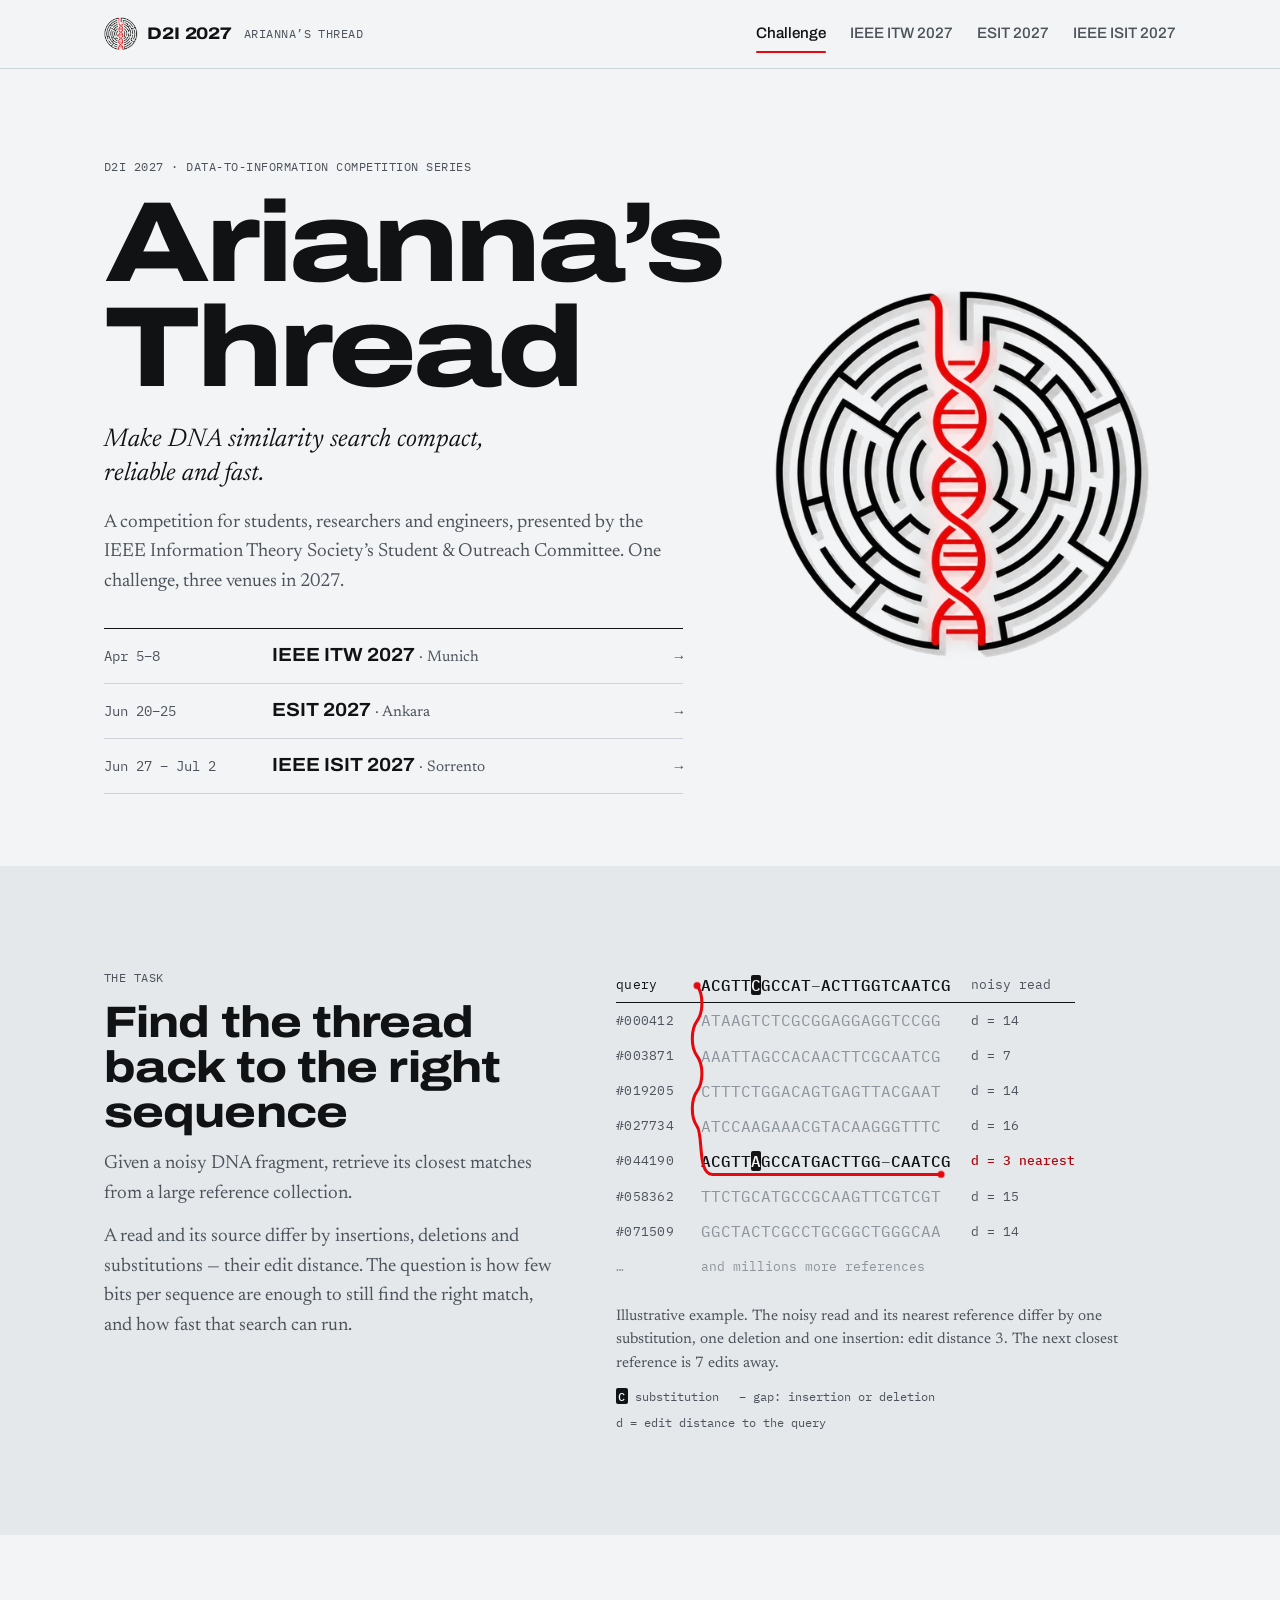
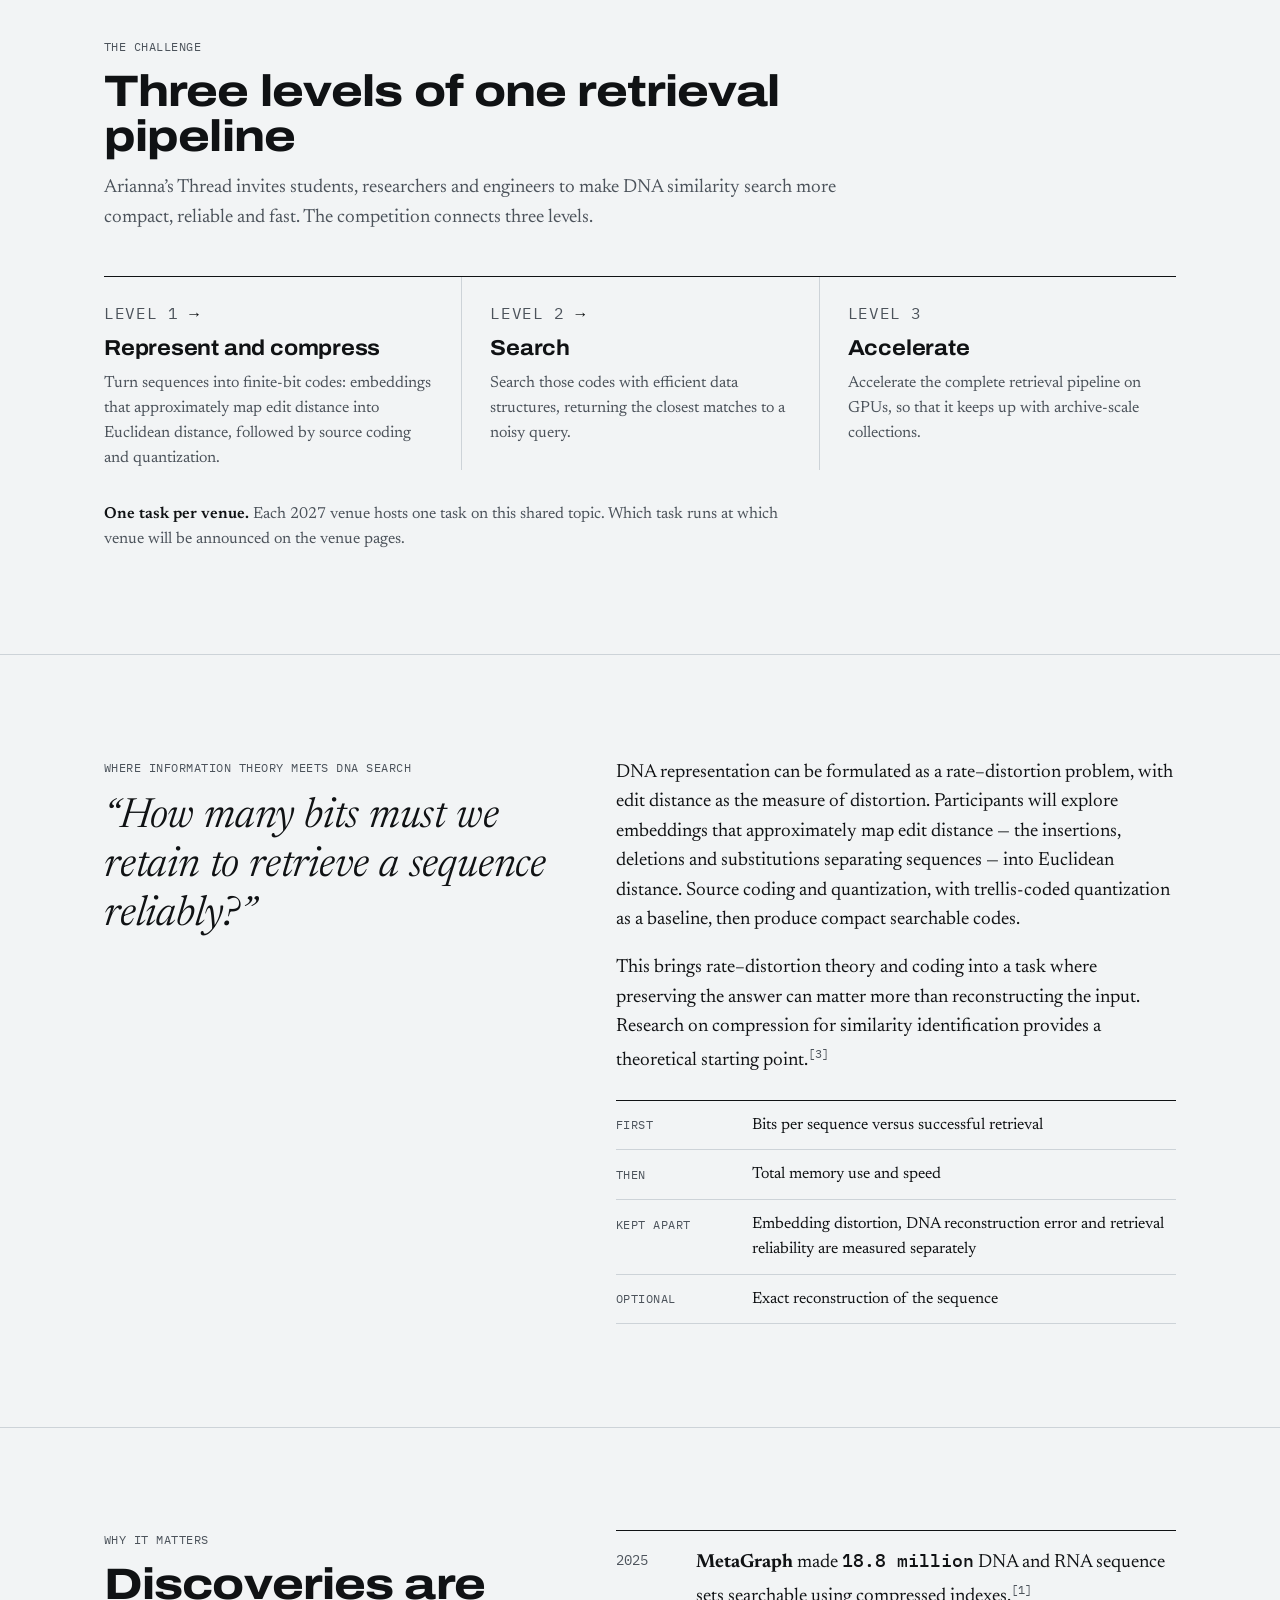
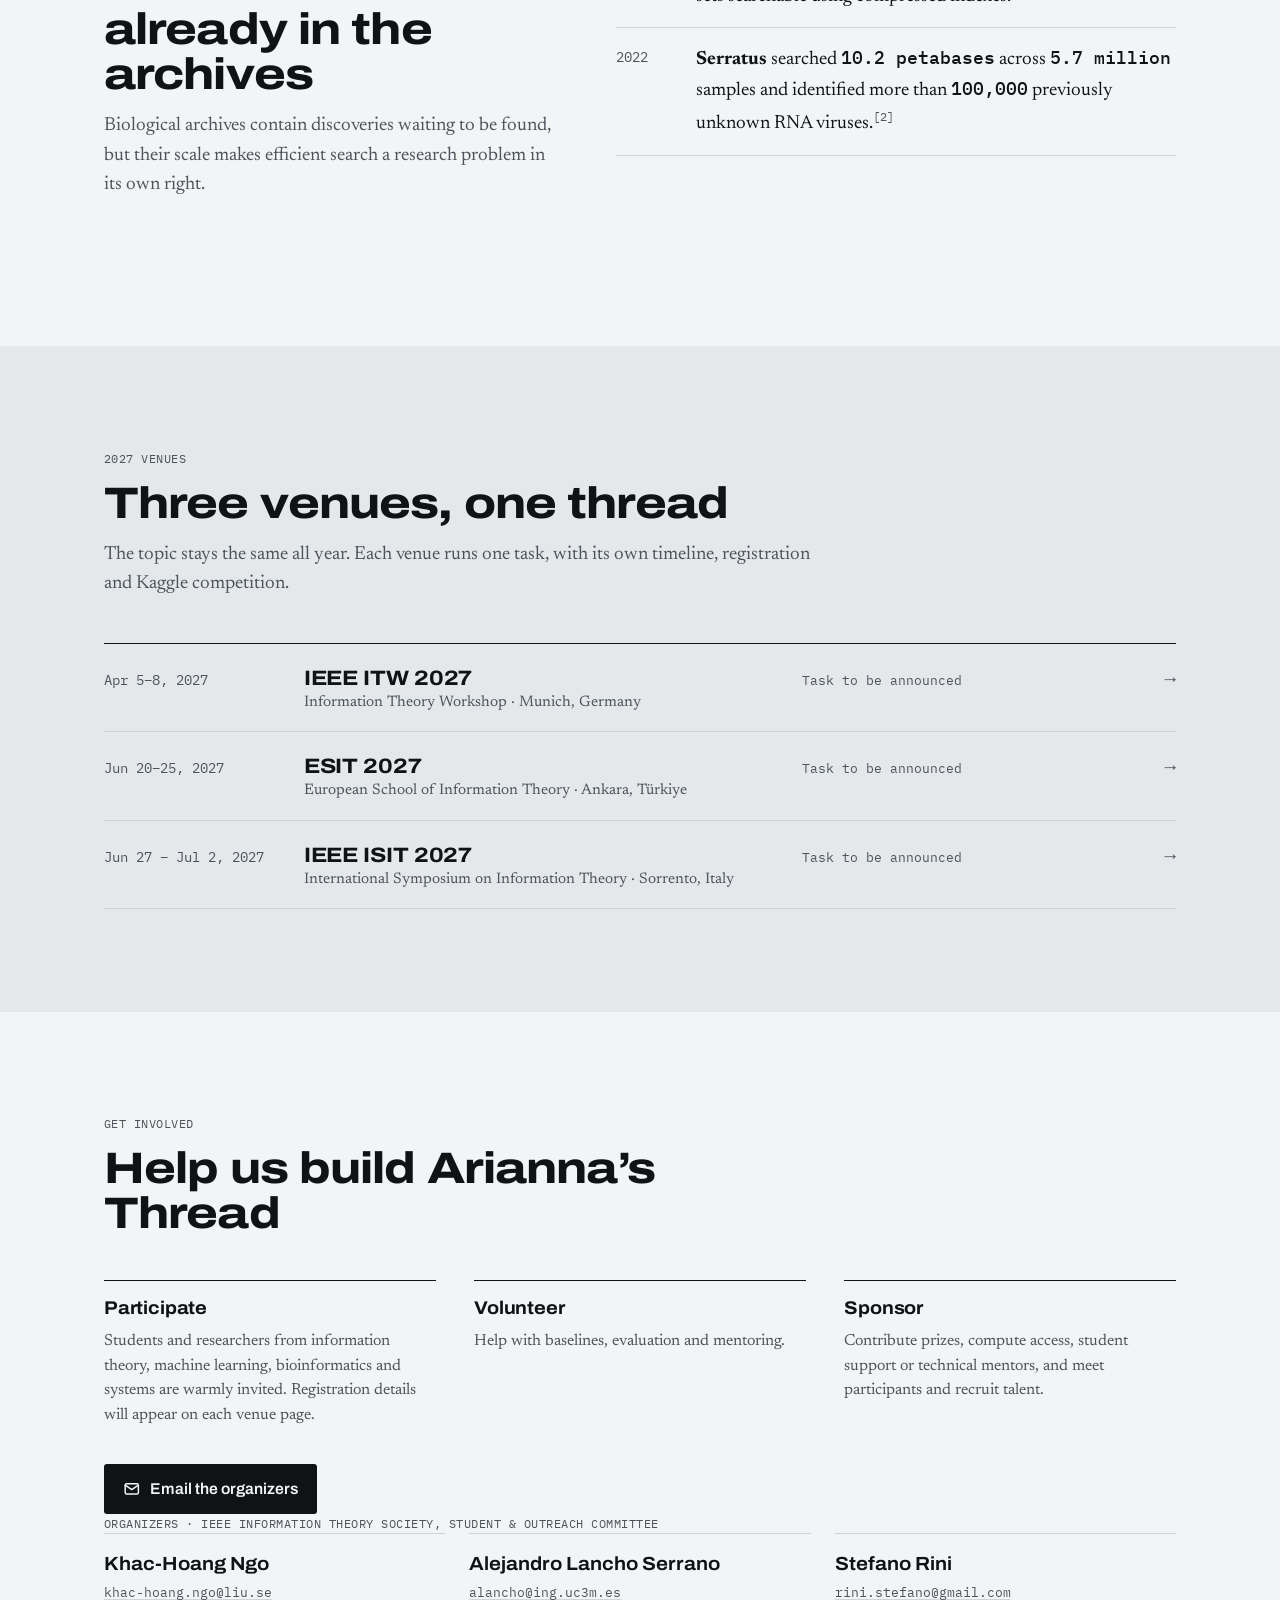
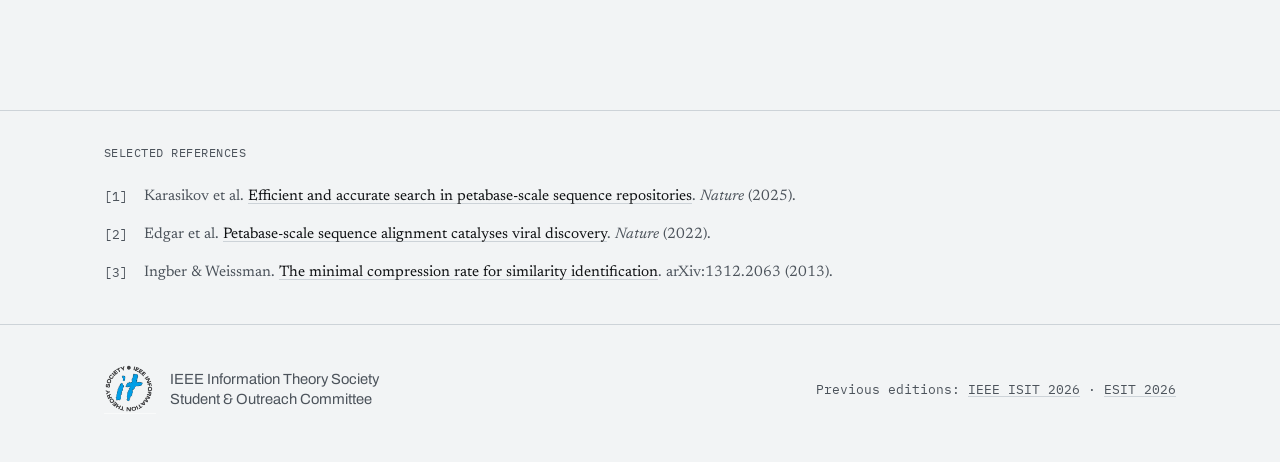
==== index.html @ 5d7b62bc "D2I 2027 site: first version" ====
<!DOCTYPE html>
<html lang="en">
<head>
<meta charset="utf-8">
<meta name="viewport" content="width=device-width, initial-scale=1">
<title>Arianna’s Thread · D2I 2027</title>
<meta name="description" content="Arianna’s Thread — the 2027 Data-to-Information competition of the IEEE Information Theory Society: compact, reliable and fast DNA similarity search, run at IEEE ITW 2027, ESIT 2027 and IEEE ISIT 2027.">
<link rel="canonical" href="https://data-to-information.github.io/d2i2027/">

<meta property="og:type" content="website">
<meta property="og:title" content="Arianna’s Thread · D2I 2027">
<meta property="og:description" content="Compact, reliable and fast DNA similarity search. One challenge, three venues: IEEE ITW 2027, ESIT 2027 and IEEE ISIT 2027.">
<meta property="og:url" content="https://data-to-information.github.io/d2i2027/">
<meta property="og:image" content="https://data-to-information.github.io/d2i2027/assets/img/og.png">
<meta name="twitter:card" content="summary_large_image">

<link rel="icon" href="assets/icons/favicon-32.png" sizes="32x32" type="image/png">
<link rel="icon" href="assets/icons/favicon-16.png" sizes="16x16" type="image/png">
<link rel="apple-touch-icon" href="assets/icons/apple-touch-icon.png">
<meta name="theme-color" content="#F2F4F5">

<link rel="preload" href="assets/fonts/archivo-variable.woff2" as="font" type="font/woff2" crossorigin>
<link rel="preload" href="assets/fonts/ibm-plex-mono-400.woff2" as="font" type="font/woff2" crossorigin>
<link rel="stylesheet" href="assets/css/site.css">
</head>
<body>

<a class="skip-link" href="#main">Skip to content</a>

<svg width="0" height="0" style="position:absolute" aria-hidden="true" focusable="false">
  <defs>
    <symbol id="i-mail" viewBox="0 0 24 24" fill="none" stroke="currentColor" stroke-width="2" stroke-linecap="round" stroke-linejoin="round">
      <path d="M3 7a2 2 0 0 1 2 -2h14a2 2 0 0 1 2 2v10a2 2 0 0 1 -2 2h-14a2 2 0 0 1 -2 -2v-10"/><path d="M3 7l9 6l9 -6"/>
    </symbol>
  </defs>
</svg>

<header class="masthead">
  <div class="shell masthead__inner">
    <a class="wordmark" href="./">
      <img src="assets/img/logo-480.webp" alt="" width="34" height="34">
      D2I 2027 <small>Arianna’s Thread</small>
    </a>
    <nav class="nav" aria-label="Main">
      <a href="./" aria-current="page">Challenge</a>
      <a href="itw/">IEEE ITW<span class="yr"> 2027</span></a>
      <a href="esit/">ESIT<span class="yr"> 2027</span></a>
      <a href="isit/">IEEE ISIT<span class="yr"> 2027</span></a>
    </nav>
  </div>
</header>

<main id="main">

  <!-- ===== Hero ===================================================== -->
  <section class="hero">
    <div class="shell hero__inner">
      <div>
        <p class="label">D2I 2027 · Data-to-Information Competition Series</p>
        <h1 class="hero__title"><span>Arianna’s</span><span>Thread</span></h1>
        <p class="hero__lede">Make DNA similarity search compact, reliable and fast.</p>
        <p class="hero__text">A competition for students, researchers and engineers, presented by the IEEE Information Theory Society’s Student &amp; Outreach Committee. One challenge, three venues in 2027.</p>

        <ul class="stops" aria-label="2027 venues, in date order">
          <li><a href="itw/">
            <span class="when">Apr 5–8</span>
            <span><span class="what">IEEE ITW 2027</span> <span class="where">· Munich</span></span>
            <span class="go" aria-hidden="true">→</span>
          </a></li>
          <li><a href="esit/">
            <span class="when">Jun 20–25</span>
            <span><span class="what">ESIT 2027</span> <span class="where">· Ankara</span></span>
            <span class="go" aria-hidden="true">→</span>
          </a></li>
          <li><a href="isit/">
            <span class="when">Jun 27 – Jul 2</span>
            <span><span class="what">IEEE ISIT 2027</span> <span class="where">· Sorrento</span></span>
            <span class="go" aria-hidden="true">→</span>
          </a></li>
        </ul>
      </div>

      <div class="hero__logo">
        <picture>
          <source srcset="assets/img/logo-480.webp 480w, assets/img/logo.webp 800w" sizes="(max-width: 820px) 13rem, 24rem" type="image/webp">
          <img src="assets/img/logo.png" width="800" height="800"
               alt="Arianna’s Thread logo: a red DNA double helix running through the centre of a circular labyrinth">
        </picture>
      </div>
    </div>
  </section>

  <!-- ===== The task, in one picture ================================= -->
  <section class="section section--wash" id="task">
    <div class="shell split">
      <div class="section__head">
        <p class="label">The task</p>
        <h2>Find the thread back to the right sequence</h2>
        <p>Given a noisy DNA fragment, retrieve its closest matches from a large reference collection.</p>
        <p>A read and its source differ by insertions, deletions and substitutions — their edit distance. The question is how few bits per sequence are enough to still find the right match, and how fast that search can run.</p>
      </div>

      <figure class="probe" aria-labelledby="probe-cap">
        <div class="probe__plot">
          <div class="probe__row probe__row--query">
            <span class="lab">query</span><span class="seq">ACGTT<span class="sub">C</span>GCCAT<span class="gap">–</span>ACTTGGTCAATCG</span><span class="d">noisy read</span>
          </div>
          <div class="probe__row probe__row--ref">
            <span class="lab">#000412</span><span class="seq">ATAAGTCTCGCGGAGGAGGTCCGG</span><span class="d">d = 14</span>
          </div>
          <div class="probe__row probe__row--ref">
            <span class="lab">#003871</span><span class="seq">AAATTAGCCACAACTTCGCAATCG</span><span class="d">d = 7</span>
          </div>
          <div class="probe__row probe__row--ref">
            <span class="lab">#019205</span><span class="seq">CTTTCTGGACAGTGAGTTACGAAT</span><span class="d">d = 14</span>
          </div>
          <div class="probe__row probe__row--ref">
            <span class="lab">#027734</span><span class="seq">ATCCAAGAAACGTACAAGGGTTTC</span><span class="d">d = 16</span>
          </div>
          <div class="probe__row probe__row--ref probe__row--match">
            <span class="lab">#044190</span><span class="seq">ACGTT<span class="sub">A</span>GCCATGACTTGG<span class="gap">–</span>CAATCG</span><span class="d">d = 3 nearest</span>
          </div>
          <div class="probe__row probe__row--ref">
            <span class="lab">#058362</span><span class="seq">TTCTGCATGCCGCAAGTTCGTCGT</span><span class="d">d = 15</span>
          </div>
          <div class="probe__row probe__row--ref">
            <span class="lab">#071509</span><span class="seq">GGCTACTCGCCTGCGGCTGGGCAA</span><span class="d">d = 14</span>
          </div>
          <div class="probe__row probe__row--more">
            <span class="lab">…</span><span class="seq">and millions more references</span>
          </div>

          <!-- The thread. Units: 10 per em (1ch = 6). Rows are 22 units tall.
               Starts beside the query, weaves down the gutter, and underlines the match. -->
          <svg class="probe__thread" viewBox="0 0 201 198" aria-hidden="true" focusable="false">
            <path pathLength="1" d="M46.5 11 C50.5 16.5 50.5 27.5 46.5 33 S42.5 49.5 46.5 55 S50.5 71.5 46.5 77 S42.5 93.5 46.5 99 C50.5 104.5 46.5 129 56 129 L199 129"/>
            <circle class="start" cx="46.5" cy="11" r="2.2"/>
            <circle class="end" cx="199" cy="129" r="2.2"/>
          </svg>
        </div>

        <figcaption id="probe-cap">
          Illustrative example. The noisy read and its nearest reference differ by one substitution, one deletion and one insertion: edit distance 3. The next closest reference is 7 edits away.
          <span class="key" aria-hidden="true">
            <span><span class="sub">C</span> substitution</span>
            <span><span class="gap">–</span> gap: insertion or deletion</span>
            <span>d = edit distance to the query</span>
          </span>
        </figcaption>
      </figure>
    </div>
  </section>

  <!-- ===== Three levels ============================================= -->
  <section class="section" id="challenge">
    <div class="shell">
      <div class="section__head">
        <p class="label">The challenge</p>
        <h2>Three levels of one retrieval pipeline</h2>
        <p>Arianna’s Thread invites students, researchers and engineers to make DNA similarity search more compact, reliable and fast. The competition connects three levels.</p>
      </div>

      <ol class="levels">
        <li class="level">
          <p class="label">Level 1 <span class="arrow" aria-hidden="true">→</span></p>
          <h3>Represent and compress</h3>
          <p>Turn sequences into finite-bit codes: embeddings that approximately map edit distance into Euclidean distance, followed by source coding and quantization.</p>
        </li>
        <li class="level">
          <p class="label">Level 2 <span class="arrow" aria-hidden="true">→</span></p>
          <h3>Search</h3>
          <p>Search those codes with efficient data structures, returning the closest matches to a noisy query.</p>
        </li>
        <li class="level">
          <p class="label">Level 3</p>
          <h3>Accelerate</h3>
          <p>Accelerate the complete retrieval pipeline on GPUs, so that it keeps up with archive-scale collections.</p>
        </li>
      </ol>

      <p class="note"><strong>One task per venue.</strong> Each 2027 venue hosts one task on this shared topic. Which task runs at which venue will be announced on the venue pages.</p>
    </div>
  </section>

  <!-- ===== Information theory ======================================= -->
  <section class="section section--rule" id="information-theory">
    <div class="shell split">
      <div>
        <p class="label">Where information theory meets DNA search</p>
        <p class="question" style="margin-top:1rem">How many bits must we retain to retrieve a sequence reliably?</p>
      </div>
      <div class="prose">
        <p>DNA representation can be formulated as a rate–distortion problem, with edit distance as the measure of distortion. Participants will explore embeddings that approximately map edit distance — the insertions, deletions and substitutions separating sequences — into Euclidean distance. Source coding and quantization, with trellis-coded quantization as a baseline, then produce compact searchable codes.</p>
        <p>This brings rate–distortion theory and coding into a task where preserving the answer can matter more than reconstructing the input. Research on compression for similarity identification provides a theoretical starting point.<sup><a href="#ref-3" class="ref-link" aria-label="Reference 3">[3]</a></sup></p>

        <ul class="measures" aria-label="What the benchmark compares">
          <li><span class="label">First</span><span>Bits per sequence versus successful retrieval</span></li>
          <li><span class="label">Then</span><span>Total memory use and speed</span></li>
          <li><span class="label">Kept apart</span><span>Embedding distortion, DNA reconstruction error and retrieval reliability are measured separately</span></li>
          <li><span class="label">Optional</span><span>Exact reconstruction of the sequence</span></li>
        </ul>
      </div>
    </div>
  </section>

  <!-- ===== Why it matters =========================================== -->
  <section class="section section--rule" id="why">
    <div class="shell split">
      <div class="section__head">
        <p class="label">Why it matters</p>
        <h2>Discoveries are already in the archives</h2>
        <p>Biological archives contain discoveries waiting to be found, but their scale makes efficient search a research problem in its own right.</p>
      </div>
      <ul class="facts">
        <li class="fact">
          <span class="yr">2025</span>
          <span><strong>MetaGraph</strong> made <span class="num">18.8 million</span> DNA and RNA sequence sets searchable using compressed indexes.<sup><a href="#ref-1" aria-label="Reference 1">[1]</a></sup></span>
        </li>
        <li class="fact">
          <span class="yr">2022</span>
          <span><strong>Serratus</strong> searched <span class="num">10.2 petabases</span> across <span class="num">5.7 million</span> samples and identified more than <span class="num">100,000</span> previously unknown RNA viruses.<sup><a href="#ref-2" aria-label="Reference 2">[2]</a></sup></span>
        </li>
      </ul>
    </div>
  </section>

  <!-- ===== Venues =================================================== -->
  <section class="section section--wash" id="venues">
    <div class="shell">
      <div class="section__head">
        <p class="label">2027 venues</p>
        <h2>Three venues, one thread</h2>
        <p>The topic stays the same all year. Each venue runs one task, with its own timeline, registration and Kaggle competition.</p>
      </div>

      <ul class="venues">
        <li class="venue"><a href="itw/">
          <span class="when">Apr 5–8, 2027</span>
          <span class="name">IEEE ITW 2027<small>Information Theory Workshop · Munich, Germany</small></span>
          <span class="task">Task to be announced</span>
          <span class="go" aria-hidden="true">→</span>
        </a></li>
        <li class="venue"><a href="esit/">
          <span class="when">Jun 20–25, 2027</span>
          <span class="name">ESIT 2027<small>European School of Information Theory · Ankara, Türkiye</small></span>
          <span class="task">Task to be announced</span>
          <span class="go" aria-hidden="true">→</span>
        </a></li>
        <li class="venue"><a href="isit/">
          <span class="when">Jun 27 – Jul 2, 2027</span>
          <span class="name">IEEE ISIT 2027<small>International Symposium on Information Theory · Sorrento, Italy</small></span>
          <span class="task">Task to be announced</span>
          <span class="go" aria-hidden="true">→</span>
        </a></li>
      </ul>
    </div>
  </section>

  <!-- ===== Get involved ============================================= -->
  <section class="section" id="get-involved">
    <div class="shell">
      <div class="section__head">
        <p class="label">Get involved</p>
        <h2>Help us build Arianna’s Thread</h2>
      </div>

      <ul class="roles">
        <li class="role">
          <h3>Participate</h3>
          <p>Students and researchers from information theory, machine learning, bioinformatics and systems are warmly invited. Registration details will appear on each venue page.</p>
        </li>
        <li class="role">
          <h3>Volunteer</h3>
          <p>Help with baselines, evaluation and mentoring.</p>
        </li>
        <li class="role">
          <h3>Sponsor</h3>
          <p>Contribute prizes, compute access, student support or technical mentors, and meet participants and recruit talent.</p>
        </li>
      </ul>

      <a class="cta" href="mailto:khac-hoang.ngo@liu.se,alancho@ing.uc3m.es,rini.stefano@gmail.com?subject=Arianna%E2%80%99s%20Thread%20(D2I%202027)">
        <svg aria-hidden="true" focusable="false"><use href="#i-mail"/></svg>Email the organizers</a>

      <div class="people-block" id="organizers">
      <p class="label">Organizers · IEEE Information Theory Society, Student &amp; Outreach Committee</p>
      <ul class="people">
        <li class="person"><span class="who">Khac-Hoang Ngo</span><a href="mailto:khac-hoang.ngo@liu.se">khac-hoang.ngo@liu.se</a></li>
        <li class="person"><span class="who">Alejandro Lancho Serrano</span><a href="mailto:alancho@ing.uc3m.es">alancho@ing.uc3m.es</a></li>
        <li class="person"><span class="who">Stefano Rini</span><a href="mailto:rini.stefano@gmail.com">rini.stefano@gmail.com</a></li>
      </ul>
      </div>
    </div>
  </section>

  <section class="section section--rule" id="references" style="padding-block: 2rem">
    <div class="shell">
      <p class="label" style="margin-bottom:1rem">Selected references</p>
      <ol class="refs">
        <li id="ref-1"><span>Karasikov et al. <a href="https://doi.org/10.1038/s41586-025-09603-w">Efficient and accurate search in petabase-scale sequence repositories</a>. <em>Nature</em> (2025).</span></li>
        <li id="ref-2"><span>Edgar et al. <a href="https://doi.org/10.1038/s41586-021-04332-2">Petabase-scale sequence alignment catalyses viral discovery</a>. <em>Nature</em> (2022).</span></li>
        <li id="ref-3"><span>Ingber &amp; Weissman. <a href="https://arxiv.org/abs/1312.2063">The minimal compression rate for similarity identification</a>. arXiv:1312.2063 (2013).</span></li>
      </ol>
    </div>
  </section>

</main>

<footer class="footer">
  <div class="shell footer__inner">
    <div class="footer__society">
      <img src="assets/img/partners/itsoc_logo.png" alt="IEEE Information Theory Society" width="400" height="376">
      <span>IEEE Information Theory Society<br>Student &amp; Outreach Committee</span>
    </div>
    <span></span>
    <p class="footer__past">Previous editions: <a href="https://data-to-information.github.io/isit2026/">IEEE ISIT 2026</a> · <a href="https://data-to-information.github.io/esit2026/">ESIT 2026</a></p>
  </div>
</footer>

</body>
</html>
---- assets/css/site.css ----
/* ==========================================================================
   D2I 2027 — Arianna's Thread
   One stylesheet for every page. No framework, no build step.

   Tokens
     paper   #F2F4F5  cool slide-glass white (page)
     wash    #E4E8EB  band background
     ink     #101214  logo black (text, rules that matter)
     graphite#4C535B  secondary text
     mute    #8D949B  dimmed sequence letters (decorative only)
     rule    #CDD3D8  hairlines
     thread  #E5080E  the logo's red — used ONLY for the thread
     thread-ink #B00610  red when it must carry text

   Type
     Archivo (variable, wdth 62–125)  display + interface
     Newsreader (variable, opsz)      reading text
     IBM Plex Mono                    sequences, dates, labels
   ========================================================================== */

@font-face {
  font-family: "Archivo";
  src: url("../fonts/archivo-variable.woff2") format("woff2-variations"),
       url("../fonts/archivo-variable.woff2") format("woff2");
  font-weight: 100 900;
  font-stretch: 62% 125%;
  font-display: swap;
}
@font-face {
  font-family: "Newsreader";
  src: url("../fonts/newsreader-variable.woff2") format("woff2");
  font-weight: 200 800;
  font-style: normal;
  font-display: swap;
}
@font-face {
  font-family: "Newsreader";
  src: url("../fonts/newsreader-variable-italic.woff2") format("woff2");
  font-weight: 200 800;
  font-style: italic;
  font-display: swap;
}
@font-face {
  font-family: "Plex Mono";
  src: url("../fonts/ibm-plex-mono-400.woff2") format("woff2");
  font-weight: 400;
  font-display: swap;
}
@font-face {
  font-family: "Plex Mono";
  src: url("../fonts/ibm-plex-mono-500.woff2") format("woff2");
  font-weight: 500;
  font-display: swap;
}

:root {
  --paper: #F2F4F5;
  --wash: #E4E8EB;
  --ink: #101214;
  --graphite: #4C535B;
  --mute: #8D949B;
  --rule: #CDD3D8;
  --thread: #E5080E;
  --thread-ink: #B00610;

  --display: "Archivo", "Helvetica Neue", Arial, sans-serif;
  --text: "Newsreader", Georgia, "Times New Roman", serif;
  --mono: "Plex Mono", ui-monospace, "SFMono-Regular", Menlo, monospace;

  --shell: 72rem;
  --gutter: clamp(1rem, 4vw, 2.5rem);
  --section: clamp(3.5rem, 8vw, 6.5rem);
}

*, *::before, *::after { box-sizing: border-box; }

html { -webkit-text-size-adjust: 100%; text-size-adjust: 100%; }

body {
  margin: 0;
  background: var(--paper);
  color: var(--ink);
  font-family: var(--text);
  font-size: clamp(1.0625rem, 0.98rem + 0.3vw, 1.1875rem);
  line-height: 1.55;
  font-optical-sizing: auto;
  -webkit-font-smoothing: antialiased;
  text-rendering: optimizeLegibility;
}

img { max-width: 100%; height: auto; display: block; }

::selection { background: var(--thread); color: #fff; }

a {
  color: inherit;
  text-decoration-line: underline;
  text-decoration-thickness: 1px;
  text-underline-offset: 0.18em;
  text-decoration-color: var(--rule);
  transition: text-decoration-color .15s ease;
}
a:hover { text-decoration-color: var(--ink); }

:focus-visible {
  outline: 2px solid var(--ink);
  outline-offset: 3px;
  border-radius: 2px;
}

.shell {
  width: 100%;
  max-width: var(--shell);
  margin-inline: auto;
  padding-inline: var(--gutter);
}

.skip-link {
  position: absolute; left: -999px; top: 0;
  background: var(--ink); color: var(--paper);
  padding: .5rem .75rem; z-index: 10;
  font-family: var(--display);
}
.skip-link:focus { left: .5rem; top: .5rem; }

.visually-hidden {
  position: absolute !important; width: 1px; height: 1px;
  overflow: hidden; clip: rect(0 0 0 0); white-space: nowrap;
}

/* ---------- type roles ---------------------------------------------------- */

.label {
  font-family: var(--mono);
  font-size: .78rem;
  letter-spacing: .04em;
  text-transform: uppercase;
  color: var(--graphite);
  margin: 0;
}

h1, h2, h3 {
  font-family: var(--display);
  font-weight: 760;
  font-stretch: 118%;
  letter-spacing: -0.02em;
  line-height: 1.02;
  margin: 0;
}

h2 {
  font-size: clamp(1.75rem, 1.2rem + 2.2vw, 2.75rem);
}

h3 {
  font-size: 1.15rem;
  font-weight: 700;
  font-stretch: 108%;
  letter-spacing: -0.01em;
  line-height: 1.2;
}

p { margin: 0 0 1em; }
p:last-child { margin-bottom: 0; }

/* ---------- masthead ------------------------------------------------------ */

.masthead {
  border-bottom: 1px solid var(--rule);
  background: var(--paper);
}
.masthead__inner {
  display: flex;
  align-items: center;
  justify-content: space-between;
  gap: 1rem 2rem;
  min-height: 4.25rem;
  flex-wrap: wrap;
}

.wordmark {
  display: inline-flex;
  align-items: center;
  gap: .6rem;
  text-decoration: none;
  font-family: var(--display);
  font-weight: 760;
  font-stretch: 118%;
  font-size: 1.05rem;
  letter-spacing: -0.01em;
}
.wordmark img { width: 2.1rem; height: 2.1rem; }
.wordmark small {
  font-family: var(--mono);
  font-weight: 400;
  font-size: .72rem;
  letter-spacing: .04em;
  color: var(--graphite);
  text-transform: uppercase;
  margin-left: .15rem;
}

.nav {
  display: flex;
  gap: .25rem 1.5rem;
  font-family: var(--display);
  font-size: .95rem;
  font-weight: 520;
  font-stretch: 100%;
}
.nav a {
  position: relative;
  text-decoration: none;
  color: var(--graphite);
  padding: .4rem 0;
  white-space: nowrap;
}
.nav a:hover { color: var(--ink); }
.nav a[aria-current="page"] { color: var(--ink); }
/* the active tab carries a short length of the thread */
.nav a[aria-current="page"]::after {
  content: "";
  position: absolute;
  left: 0; right: 0; bottom: -.05rem;
  height: 2px;
  background: var(--thread);
  border-radius: 2px;
}

@media (max-width: 640px) {
  .masthead__inner { padding-block: .75rem; }
  .nav { width: 100%; justify-content: space-between; gap: .5rem; font-size: .9rem; }
  .nav .yr { display: none; }
  .wordmark small { display: none; }
}

/* ---------- hero ---------------------------------------------------------- */

.hero { padding-block: clamp(2.5rem, 7vw, 5.5rem) clamp(2.5rem, 6vw, 4.5rem); }

.hero__inner {
  display: grid;
  grid-template-columns: minmax(0, 1.35fr) minmax(0, 1fr);
  gap: clamp(1.5rem, 5vw, 4rem);
  align-items: center;
}

.hero__title {
  font-size: clamp(3rem, 1.2rem + 7.4vw, 7.25rem);
  font-weight: 800;
  font-stretch: 125%;
  letter-spacing: -0.035em;
  line-height: .92;
  margin: .9rem 0 1.4rem;
}
.hero__title span { display: block; }

.hero__lede {
  font-size: clamp(1.25rem, 1.05rem + .8vw, 1.6rem);
  line-height: 1.35;
  font-style: italic;
  font-weight: 380;
  max-width: 30ch;
  margin-bottom: 1rem;
}
.hero__text { max-width: 38rem; color: var(--graphite); }

.hero__logo {
  justify-self: center;
  width: min(100%, 24rem);
}
.hero__logo img { width: 100%; }

@media (max-width: 820px) {
  .hero__inner { grid-template-columns: 1fr; }
  .hero__logo { order: -1; width: min(52vw, 13rem); justify-self: start; }
}

/* the three stops, in date order */
.stops {
  list-style: none;
  margin: 2rem 0 0;
  padding: 0;
  border-top: 1px solid var(--ink);
  max-width: 40rem;
}
.stops li { border-bottom: 1px solid var(--rule); }
.stops a {
  display: grid;
  grid-template-columns: 9.5rem 1fr auto;
  gap: 1rem;
  align-items: baseline;
  padding: .7rem 0;
  text-decoration: none;
}
.stops .when { font-family: var(--mono); font-size: .85rem; color: var(--graphite); }
.stops .what { font-family: var(--display); font-weight: 650; font-stretch: 108%; }
.stops .where { font-family: var(--text); color: var(--graphite); font-size: .95rem; }
.stops .go { font-family: var(--mono); font-size: .9rem; color: var(--graphite); transition: transform .15s ease; }
.stops a:hover .go { transform: translateX(3px); color: var(--ink); }
.stops a:hover .what { text-decoration: underline; text-decoration-thickness: 1px; text-underline-offset: .2em; }

@media (max-width: 520px) {
  .stops a { grid-template-columns: 1fr auto; gap: .1rem 1rem; }
  .stops .when { grid-column: 1 / -1; }
}

/* ---------- section scaffolding ------------------------------------------ */

.section { padding-block: var(--section); }
.section--wash { background: var(--wash); }
.section--rule { border-top: 1px solid var(--rule); }

.section__head {
  display: grid;
  gap: .9rem;
  margin-bottom: clamp(1.75rem, 4vw, 2.75rem);
  max-width: 46rem;
}
.section__head p { color: var(--graphite); margin: 0; }
.section__head .label + h2 { margin-top: -.1rem; }

.split {
  display: grid;
  grid-template-columns: minmax(0, 1fr) minmax(0, 1.25fr);
  gap: clamp(2rem, 5vw, 4.5rem);
  align-items: start;
}
@media (max-width: 900px) { .split { grid-template-columns: 1fr; } }

.prose { max-width: 40rem; }
.prose p + p { margin-top: 0; }

/* ---------- signature: the probe figure ----------------------------------
   Geometry is expressed in em so the SVG thread lines up with the mono text
   at any size.  Plex Mono advance = 0.6em  →  1ch = 0.6em.
   Columns: label 7ch | gap 1.5ch | sequence 25ch | gap 2ch | distance
   Rows:    2.2em each, no gaps (the thread is drawn against this grid).
   -------------------------------------------------------------------------- */

.probe {
  margin: 0;
  font-family: var(--mono);
  font-size: min(1rem, calc((100vw - 2 * var(--gutter)) / 29));
}

.probe__plot {
  position: relative;
  width: max-content;
  max-width: 100%;
}

.probe__row {
  display: grid;
  grid-template-columns: 7ch 1.5ch 25ch 2ch auto;
  height: 2.2em;
  align-items: center;
  white-space: pre;
}
.probe__row > .lab { grid-column: 1; color: var(--graphite); font-size: .82em; letter-spacing: .02em; }
.probe__row > .seq { grid-column: 3; letter-spacing: 0; }
.probe__row > .d   { grid-column: 5; color: var(--graphite); font-size: .82em; }

.probe__row--query { border-bottom: 1px solid var(--ink); }
.probe__row--query .seq { font-weight: 500; }
.probe__row--query .lab { color: var(--ink); }

.probe__row--more .lab,
.probe__row--more .seq { color: var(--mute); font-size: .82em; }

/* edits */
.probe .sub {
  background: var(--ink);
  color: var(--paper);
  border-radius: 2px;
  font-weight: 500;
}
.probe .gap { color: var(--graphite); }

/* reference rows dim once the thread finds the match */
.probe__row--ref .seq { color: var(--ink); animation: dim .6s ease 1.7s forwards; }
.probe__row--match .seq { animation: none; font-weight: 500; }
.probe__row--match .d { color: var(--thread-ink); font-weight: 500; opacity: 0; animation: appear .5s ease 1.6s forwards; }
@keyframes dim    { to { color: var(--mute); } }
@keyframes appear { to { opacity: 1; } }

.probe__thread {
  position: absolute;
  left: 0; top: 0;
  width: 33.5ch;          /* label + gap + sequence */
  height: calc(2.2em * 9);
  overflow: visible;
  pointer-events: none;
}
.probe__thread path {
  fill: none;
  stroke: var(--thread);
  stroke-width: 1.9;
  stroke-linecap: round;
  stroke-linejoin: round;
  stroke-dasharray: 1;
  stroke-dashoffset: 1;
  animation: draw 1.6s cubic-bezier(.55,.1,.3,1) .25s forwards;
}
.probe__thread circle { fill: var(--thread); opacity: 0; animation: appear .2s ease forwards; }
.probe__thread .start { animation-delay: .15s; }
.probe__thread .end   { animation-delay: 1.8s; }
@keyframes draw { to { stroke-dashoffset: 0; } }

.probe figcaption {
  font-family: var(--text);
  font-size: .95rem;
  color: var(--graphite);
  margin-top: 1.25rem;
  max-width: 34rem;
}
.probe figcaption .key {
  display: flex;
  flex-wrap: wrap;
  gap: .4rem 1.25rem;
  font-family: var(--mono);
  font-size: .78rem;
  color: var(--graphite);
  margin-top: .75rem;
}
.probe figcaption .key .sub { padding: 0 .2em; }

@media (prefers-reduced-motion: reduce) {
  .probe__thread path { animation: none; stroke-dashoffset: 0; }
  .probe__thread circle { animation: none; opacity: 1; }
  .probe__row--ref .seq { animation: none; color: var(--mute); }
  .probe__row--match .d { animation: none; opacity: 1; }
}

/* ---------- pipeline: represent → search → accelerate --------------------- */

.levels {
  list-style: none;
  margin: 0;
  padding: 0;
  display: grid;
  grid-template-columns: repeat(3, minmax(0, 1fr));
  border-top: 1px solid var(--ink);
}
.level {
  position: relative;
  padding: 1.5rem 1.75rem 0 0;
}
.level + .level { padding-left: 1.75rem; border-left: 1px solid var(--rule); }
.level h3 { margin: .6rem 0 .6rem; font-size: 1.35rem; }
.level p { color: var(--graphite); font-size: 1rem; }
.level .label .arrow { color: var(--ink); }

@media (max-width: 820px) {
  .levels { grid-template-columns: 1fr; }
  .level, .level + .level { padding: 1.25rem 0; border-left: 0; border-bottom: 1px solid var(--rule); }
}

.note {
  margin-top: 2rem;
  font-size: 1rem;
  color: var(--graphite);
  max-width: 44rem;
}
.note strong { color: var(--ink); font-weight: 600; }

/* ---------- evidence rows (one line each, like a publication list) ------- */

.facts {
  list-style: none;
  margin: 0;
  padding: 0;
  border-top: 1px solid var(--ink);
}
.fact {
  display: grid;
  grid-template-columns: 4rem 1fr;
  gap: 1rem;
  padding: 1rem 0;
  border-bottom: 1px solid var(--rule);
}
.fact .yr { font-family: var(--mono); font-size: .85rem; color: var(--graphite); padding-top: .2em; }
.fact .num { font-family: var(--mono); font-weight: 500; font-size: .95em; white-space: nowrap; }
.fact sup a, .ref-link { font-family: var(--mono); font-size: .75em; text-decoration: none; color: var(--graphite); }

/* ---------- information theory: the question ----------------------------- */

.question {
  margin: 0 0 2rem;
  font-family: var(--text);
  font-style: italic;
  font-weight: 360;
  font-size: clamp(1.6rem, 1.1rem + 2.2vw, 2.6rem);
  line-height: 1.18;
  letter-spacing: -0.005em;
  max-width: 22ch;
}
.question::before { content: "“"; }
.question::after  { content: "”"; }

.measures {
  list-style: none;
  margin: 1.5rem 0 0;
  padding: 0;
  border-top: 1px solid var(--ink);
  font-size: 1rem;
}
.measures li {
  display: grid;
  grid-template-columns: 7.5rem 1fr;
  gap: 1rem;
  padding: .75rem 0;
  border-bottom: 1px solid var(--rule);
}
.measures .label { padding-top: .2em; }

/* ---------- venues -------------------------------------------------------- */

.venues {
  list-style: none;
  margin: 0;
  padding: 0;
  border-top: 1px solid var(--ink);
}
.venue a {
  display: grid;
  grid-template-columns: 11rem minmax(0, 1.4fr) minmax(0, 1fr) auto;
  gap: 1rem 1.5rem;
  align-items: baseline;
  padding: 1.25rem 0;
  border-bottom: 1px solid var(--rule);
  text-decoration: none;
}
.venue .when { font-family: var(--mono); font-size: .88rem; color: var(--graphite); }
.venue .name { font-family: var(--display); font-weight: 720; font-stretch: 115%; font-size: 1.3rem; letter-spacing: -0.015em; line-height: 1.15; }
.venue .name small { display: block; font-family: var(--text); font-weight: 400; font-stretch: 100%; font-size: .95rem; letter-spacing: 0; color: var(--graphite); margin-top: .2rem; }
.venue .task { font-family: var(--mono); font-size: .82rem; color: var(--graphite); }
.venue .go { font-family: var(--mono); color: var(--graphite); transition: transform .15s ease; }
.venue a:hover .go { transform: translateX(3px); color: var(--ink); }
.venue a:hover .name { text-decoration: underline; text-decoration-thickness: 1px; text-underline-offset: .2em; }

@media (max-width: 820px) {
  .venue a { grid-template-columns: 1fr auto; }
  .venue .when, .venue .task { grid-column: 1 / -1; }
  .venue .when { order: -1; }
}

/* ---------- roles: participate / volunteer / sponsor ---------------------- */

.roles {
  display: grid;
  grid-template-columns: repeat(3, minmax(0, 1fr));
  gap: clamp(1.5rem, 3vw, 2.5rem);
  margin: 0;
  padding: 0;
  list-style: none;
}
.role { border-top: 1px solid var(--ink); padding-top: 1rem; }
.role h3 { margin-bottom: .6rem; }
.role p { color: var(--graphite); font-size: 1rem; }
@media (max-width: 820px) { .roles { grid-template-columns: 1fr; } }

.cta {
  display: inline-flex;
  align-items: center;
  gap: .55rem;
  margin-top: 2.25rem;
  padding: .8rem 1.2rem;
  background: var(--ink);
  color: var(--paper);
  font-family: var(--display);
  font-weight: 600;
  font-size: .98rem;
  text-decoration: none;
  border-radius: 3px;
  transition: background .15s ease;
}
.cta:hover { background: #2a2e33; color: var(--paper); }
.cta svg { width: 1.1rem; height: 1.1rem; }

/* ---------- people -------------------------------------------------------- */

.people {
  list-style: none;
  margin: 0;
  padding: 0;
  display: grid;
  grid-template-columns: repeat(3, minmax(0, 1fr));
  gap: 1.5rem;
}
.person { border-top: 1px solid var(--rule); padding-top: .9rem; }
.person .who { font-family: var(--display); font-weight: 650; font-stretch: 108%; display: block; }
.person a { font-family: var(--mono); font-size: .82rem; color: var(--graphite); overflow-wrap: anywhere; }
@media (max-width: 720px) { .people { grid-template-columns: 1fr; } }

/* ---------- references ---------------------------------------------------- */

.refs {
  margin: 0;
  padding: 0;
  list-style: none;
  font-size: .95rem;
  color: var(--graphite);
  counter-reset: ref;
}
.refs li {
  display: grid;
  grid-template-columns: 2.5rem 1fr;
  padding: .45rem 0;
  scroll-margin-top: 2rem;
}
.refs li::before {
  counter-increment: ref;
  content: "[" counter(ref) "]";
  font-family: var(--mono);
  font-size: .82rem;
  padding-top: .15em;
}
.refs li:target { background: var(--wash); }
.refs a { color: var(--ink); }

/* ---------- venue pages --------------------------------------------------- */

.venue-hero { padding-block: clamp(2.5rem, 7vw, 5rem) clamp(2rem, 5vw, 3.5rem); }
.venue-hero__title {
  font-size: clamp(2.6rem, 1.2rem + 6vw, 5.75rem);
  font-weight: 800;
  font-stretch: 125%;
  letter-spacing: -0.035em;
  line-height: .95;
  margin: .9rem 0 1rem;
}
.venue-hero__sub {
  font-size: clamp(1.15rem, 1rem + .6vw, 1.45rem);
  font-style: italic;
  font-weight: 380;
  line-height: 1.35;
  margin: 0;
  max-width: 48ch;
}

.facts-table {
  margin: 0;
  border-top: 1px solid var(--ink);
}
.facts-table > div {
  display: grid;
  grid-template-columns: 12rem 1fr;
  gap: 1rem;
  padding: .85rem 0;
  border-bottom: 1px solid var(--rule);
}
.facts-table dt { font-family: var(--mono); font-size: .8rem; text-transform: uppercase; letter-spacing: .04em; color: var(--graphite); padding-top: .25em; }
.facts-table dd { margin: 0; }
@media (max-width: 560px) { .facts-table > div { grid-template-columns: 1fr; gap: .2rem; } }

.tba {
  font-family: var(--mono);
  font-size: .82rem;
  color: var(--graphite);
}
.tba::before {
  content: "";
  display: inline-block;
  width: .55em; height: .55em;
  border: 1px solid var(--graphite);
  border-radius: 50%;
  margin-right: .5em;
  vertical-align: .05em;
}

.ext svg { width: .8em; height: .8em; vertical-align: -.05em; margin-left: .2em; }

/* small thread strip on venue pages: where this stop sits on the route */
.route {
  display: grid;
  grid-template-columns: repeat(3, minmax(0, 1fr));
  margin: 0;
  padding: 0;
  list-style: none;
  position: relative;
}
.route::before {
  content: "";
  position: absolute;
  left: .3rem; right: 0; top: .3rem;
  height: 1px;
  background: var(--rule);
}
.route li { position: relative; padding-top: 1.2rem; padding-right: 1rem; }
.route li::before {
  content: "";
  position: absolute;
  left: 0; top: 0;
  width: .6rem; height: .6rem;
  border-radius: 50%;
  background: var(--paper);
  border: 1px solid var(--graphite);
}
.route li[aria-current="step"]::before { background: var(--thread); border-color: var(--thread); }
.route a { text-decoration: none; display: block; }
.route .when { font-family: var(--mono); font-size: .78rem; color: var(--graphite); display: block; }
.route .what { font-family: var(--display); font-weight: 650; font-stretch: 108%; font-size: .98rem; }
.route li[aria-current="step"] .what { color: var(--ink); }
@media (max-width: 520px) {
  .route li { padding-right: .5rem; }
  .route .when { font-size: .68rem; white-space: nowrap; }
  .route .what { font-size: .86rem; line-height: 1.2; display: block; }
}
.route a:hover .what { text-decoration: underline; text-underline-offset: .2em; text-decoration-thickness: 1px; }

/* ---------- footer -------------------------------------------------------- */

.footer {
  border-top: 1px solid var(--rule);
  padding-block: 2.5rem 3rem;
  font-size: .92rem;
  color: var(--graphite);
}
.footer__inner {
  display: grid;
  grid-template-columns: auto 1fr auto;
  gap: 1.25rem 2rem;
  align-items: center;
}
.footer__society { display: flex; align-items: center; gap: .9rem; }
.footer__society img { width: 3.25rem; height: auto; }
.footer__society span { font-family: var(--display); font-stretch: 100%; line-height: 1.3; }
.footer__past { justify-self: end; font-family: var(--mono); font-size: .8rem; }
.footer__past a { color: var(--graphite); }
@media (max-width: 720px) {
  .footer__inner { grid-template-columns: 1fr; }
  .footer__past { justify-self: start; }
}
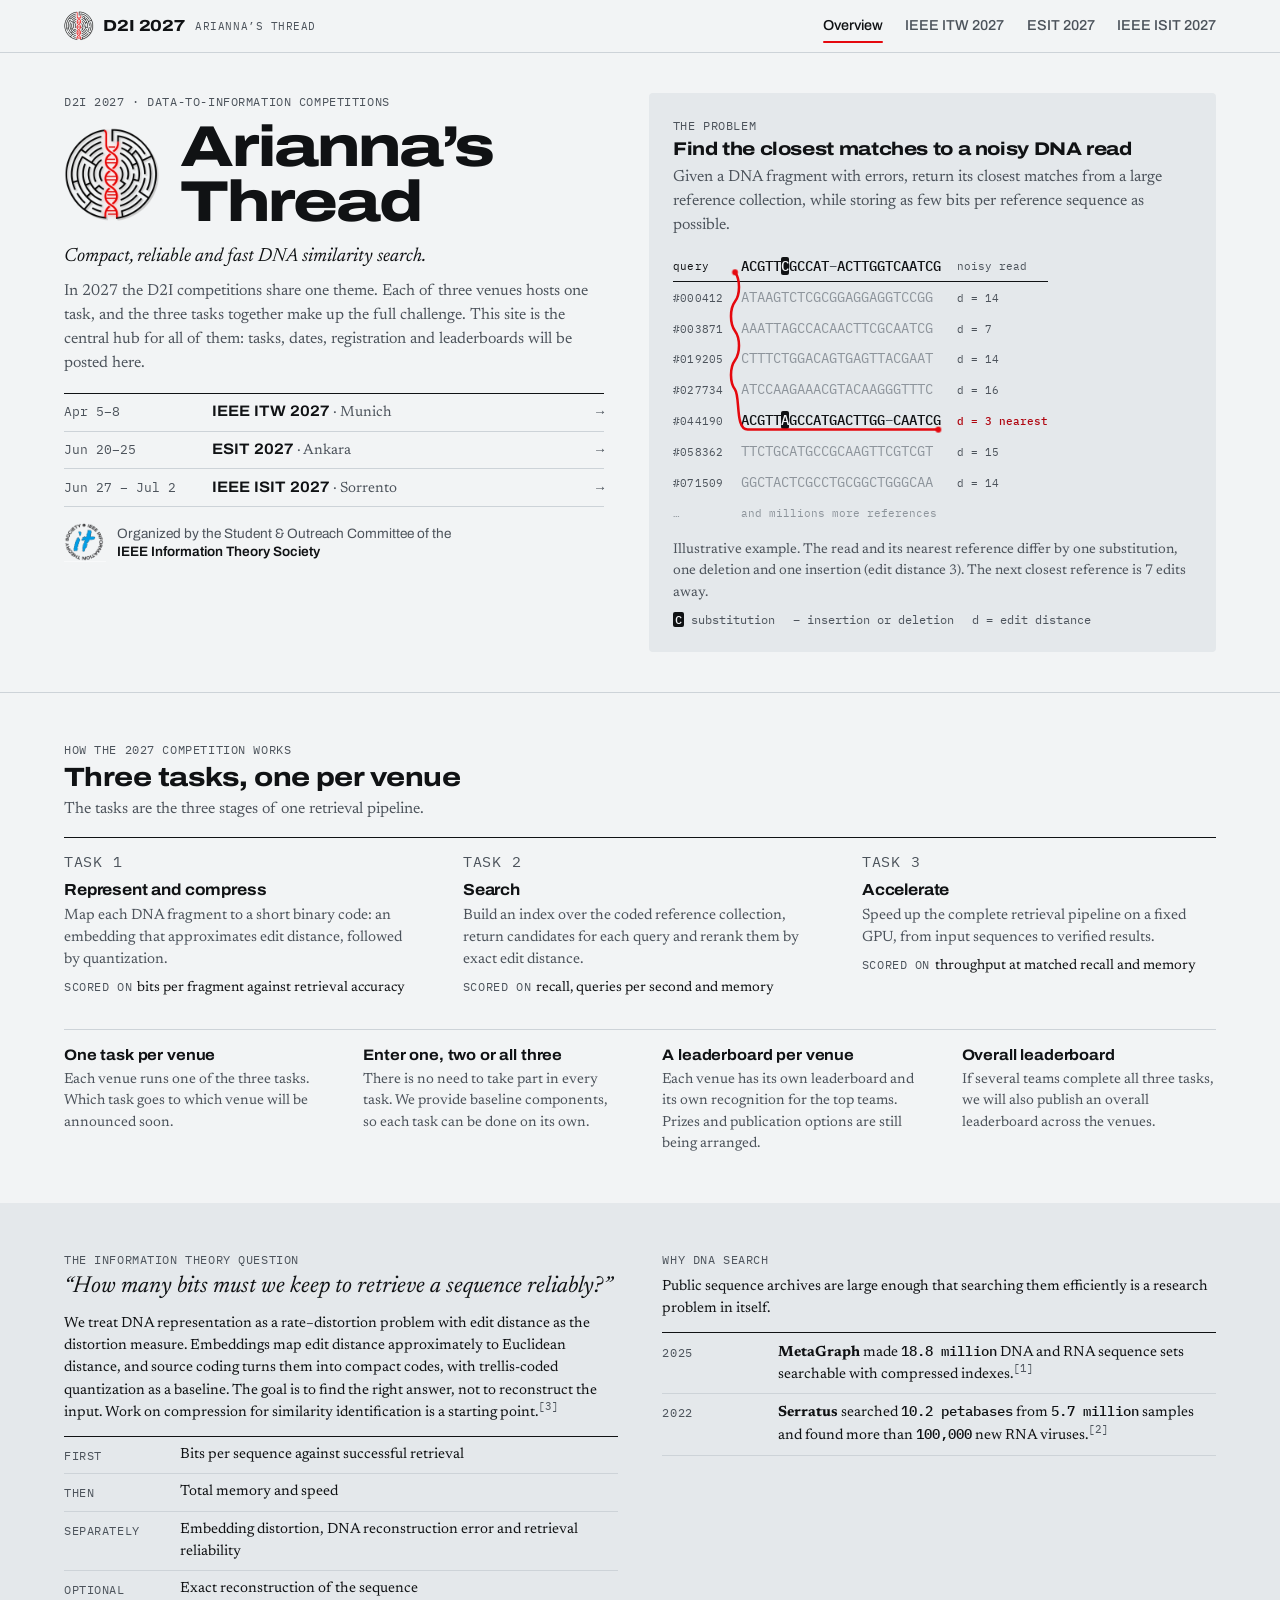
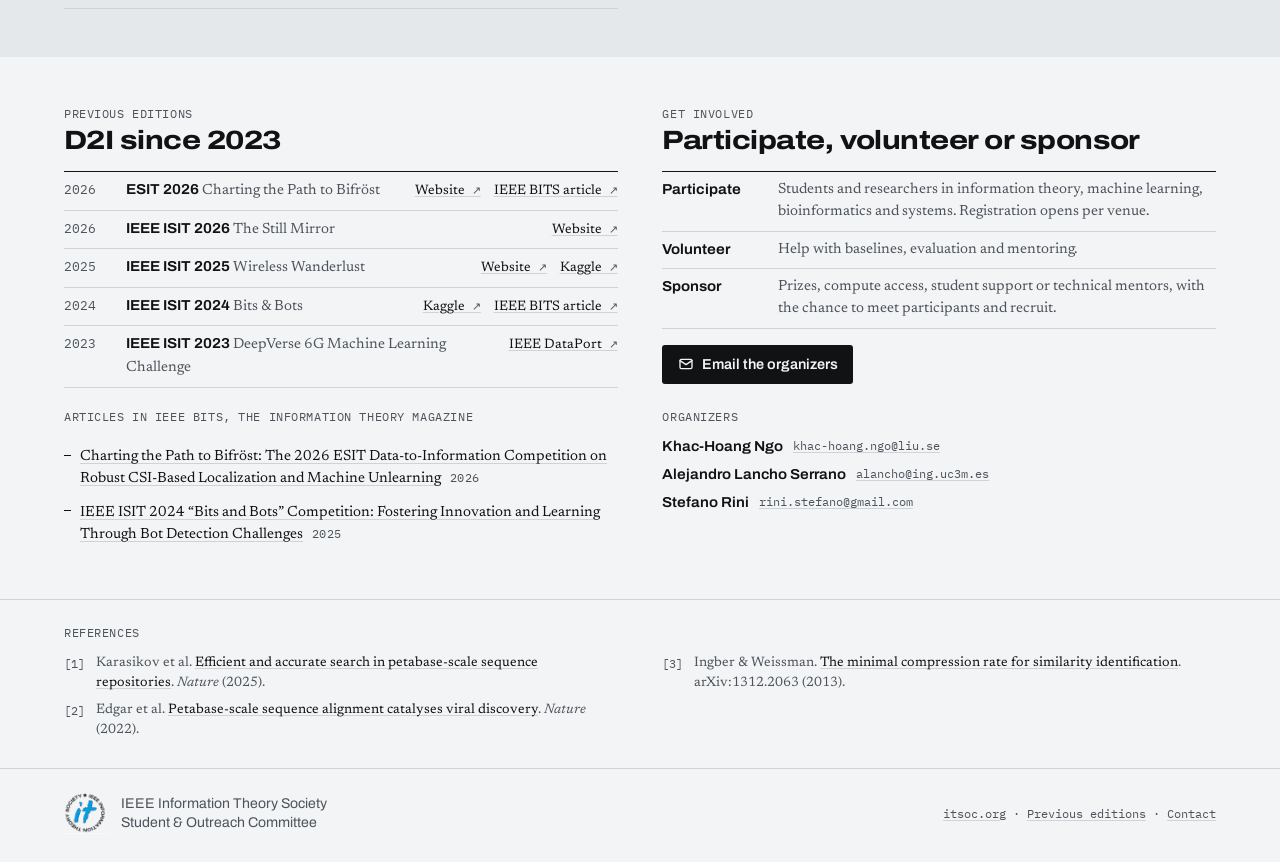
==== commit 562cafc7: "Compact layout, past editions, IEEE BITS articles, participation rules" ====
--- a/index.html
+++ b/index.html
@@ -4,12 +4,12 @@
 <meta charset="utf-8">
 <meta name="viewport" content="width=device-width, initial-scale=1">
 <title>Arianna’s Thread · D2I 2027</title>
-<meta name="description" content="Arianna’s Thread — the 2027 Data-to-Information competition of the IEEE Information Theory Society: compact, reliable and fast DNA similarity search, run at IEEE ITW 2027, ESIT 2027 and IEEE ISIT 2027.">
+<meta name="description" content="Arianna’s Thread, the 2027 Data-to-Information competitions of the IEEE Information Theory Society: compact, reliable and fast DNA similarity search. One task each at IEEE ITW 2027, ESIT 2027 and IEEE ISIT 2027.">
 <link rel="canonical" href="https://data-to-information.github.io/d2i2027/">
 
 <meta property="og:type" content="website">
 <meta property="og:title" content="Arianna’s Thread · D2I 2027">
-<meta property="og:description" content="Compact, reliable and fast DNA similarity search. One challenge, three venues: IEEE ITW 2027, ESIT 2027 and IEEE ISIT 2027.">
+<meta property="og:description" content="Compact, reliable and fast DNA similarity search. One task each at IEEE ITW 2027, ESIT 2027 and IEEE ISIT 2027.">
 <meta property="og:url" content="https://data-to-information.github.io/d2i2027/">
 <meta property="og:image" content="https://data-to-information.github.io/d2i2027/assets/img/og.png">
 <meta name="twitter:card" content="summary_large_image">
@@ -38,11 +38,11 @@
 <header class="masthead">
   <div class="shell masthead__inner">
     <a class="wordmark" href="./">
-      <img src="assets/img/logo-480.webp" alt="" width="34" height="34">
+      <img src="assets/img/logo-480.webp" alt="" width="30" height="30">
       D2I 2027 <small>Arianna’s Thread</small>
     </a>
     <nav class="nav" aria-label="Main">
-      <a href="./" aria-current="page">Challenge</a>
+      <a href="./" aria-current="page">Overview</a>
       <a href="itw/">IEEE ITW<span class="yr"> 2027</span></a>
       <a href="esit/">ESIT<span class="yr"> 2027</span></a>
       <a href="isit/">IEEE ISIT<span class="yr"> 2027</span></a>
@@ -52,14 +52,21 @@
 
 <main id="main">
 
-  <!-- ===== Hero ===================================================== -->
+  <!-- ===== Hero: what it is + the task in one picture =============== -->
   <section class="hero">
     <div class="shell hero__inner">
       <div>
-        <p class="label">D2I 2027 · Data-to-Information Competition Series</p>
-        <h1 class="hero__title"><span>Arianna’s</span><span>Thread</span></h1>
-        <p class="hero__lede">Make DNA similarity search compact, reliable and fast.</p>
-        <p class="hero__text">A competition for students, researchers and engineers, presented by the IEEE Information Theory Society’s Student &amp; Outreach Committee. One challenge, three venues in 2027.</p>
+        <p class="label">D2I 2027 · Data-to-Information competitions</p>
+        <div class="title-row">
+          <picture>
+            <source srcset="assets/img/logo-480.webp" type="image/webp">
+            <img src="assets/img/logo.png" width="800" height="800"
+                 alt="Arianna’s Thread logo: a red DNA double helix running through a circular labyrinth">
+          </picture>
+          <h1 class="hero__title"><span>Arianna’s</span><span>Thread</span></h1>
+        </div>
+        <p class="hero__lede">Compact, reliable and fast DNA similarity search.</p>
+        <p class="hero__text">In 2027 the D2I competitions share one theme. Each of three venues hosts one task, and the three tasks together make up the full challenge. This site is the central hub for all of them: tasks, dates, registration and leaderboards will be posted here.</p>
 
         <ul class="stops" aria-label="2027 venues, in date order">
           <li><a href="itw/">
@@ -78,224 +85,219 @@
             <span class="go" aria-hidden="true">→</span>
           </a></li>
         </ul>
-      </div>
-
-      <div class="hero__logo">
-        <picture>
-          <source srcset="assets/img/logo-480.webp 480w, assets/img/logo.webp 800w" sizes="(max-width: 820px) 13rem, 24rem" type="image/webp">
-          <img src="assets/img/logo.png" width="800" height="800"
-               alt="Arianna’s Thread logo: a red DNA double helix running through the centre of a circular labyrinth">
-        </picture>
-      </div>
-    </div>
-  </section>
-
-  <!-- ===== The task, in one picture ================================= -->
-  <section class="section section--wash" id="task">
-    <div class="shell split">
-      <div class="section__head">
-        <p class="label">The task</p>
-        <h2>Find the thread back to the right sequence</h2>
-        <p>Given a noisy DNA fragment, retrieve its closest matches from a large reference collection.</p>
-        <p>A read and its source differ by insertions, deletions and substitutions — their edit distance. The question is how few bits per sequence are enough to still find the right match, and how fast that search can run.</p>
-      </div>
-
-      <figure class="probe" aria-labelledby="probe-cap">
-        <div class="probe__plot">
-          <div class="probe__row probe__row--query">
-            <span class="lab">query</span><span class="seq">ACGTT<span class="sub">C</span>GCCAT<span class="gap">–</span>ACTTGGTCAATCG</span><span class="d">noisy read</span>
+
+        <a class="presenter" href="https://www.itsoc.org/">
+          <img src="assets/img/partners/itsoc_logo.png" alt="" width="400" height="376">
+          <span>Organized by the Student &amp; Outreach Committee of the<br><strong>IEEE Information Theory Society</strong></span>
+        </a>
+      </div>
+
+      <div class="task-box" id="task">
+        <div class="head">
+          <p class="label">The problem</p>
+          <h2>Find the closest matches to a noisy DNA read</h2>
+          <p>Given a DNA fragment with errors, return its closest matches from a large reference collection, while storing as few bits per reference sequence as possible.</p>
+        </div>
+
+        <figure class="probe" aria-labelledby="probe-cap">
+          <div class="probe__plot">
+            <div class="probe__row probe__row--query">
+              <span class="lab">query</span><span class="seq">ACGTT<span class="sub">C</span>GCCAT<span class="gap">–</span>ACTTGGTCAATCG</span><span class="d">noisy read</span>
+            </div>
+            <div class="probe__row probe__row--ref">
+              <span class="lab">#000412</span><span class="seq">ATAAGTCTCGCGGAGGAGGTCCGG</span><span class="d">d = 14</span>
+            </div>
+            <div class="probe__row probe__row--ref">
+              <span class="lab">#003871</span><span class="seq">AAATTAGCCACAACTTCGCAATCG</span><span class="d">d = 7</span>
+            </div>
+            <div class="probe__row probe__row--ref">
+              <span class="lab">#019205</span><span class="seq">CTTTCTGGACAGTGAGTTACGAAT</span><span class="d">d = 14</span>
+            </div>
+            <div class="probe__row probe__row--ref">
+              <span class="lab">#027734</span><span class="seq">ATCCAAGAAACGTACAAGGGTTTC</span><span class="d">d = 16</span>
+            </div>
+            <div class="probe__row probe__row--ref probe__row--match">
+              <span class="lab">#044190</span><span class="seq">ACGTT<span class="sub">A</span>GCCATGACTTGG<span class="gap">–</span>CAATCG</span><span class="d">d = 3 nearest</span>
+            </div>
+            <div class="probe__row probe__row--ref">
+              <span class="lab">#058362</span><span class="seq">TTCTGCATGCCGCAAGTTCGTCGT</span><span class="d">d = 15</span>
+            </div>
+            <div class="probe__row probe__row--ref">
+              <span class="lab">#071509</span><span class="seq">GGCTACTCGCCTGCGGCTGGGCAA</span><span class="d">d = 14</span>
+            </div>
+            <div class="probe__row probe__row--more">
+              <span class="lab">…</span><span class="seq">and millions more references</span>
+            </div>
+
+            <!-- The thread. Units: 10 per em (1ch = 6). Rows are 22 units tall.
+                 Starts beside the query, weaves down the gutter, and underlines the match. -->
+            <svg class="probe__thread" viewBox="0 0 201 198" aria-hidden="true" focusable="false">
+              <path pathLength="1" d="M46.5 11 C50.5 16.5 50.5 27.5 46.5 33 S42.5 49.5 46.5 55 S50.5 71.5 46.5 77 S42.5 93.5 46.5 99 C50.5 104.5 46.5 129 56 129 L199 129"/>
+              <circle class="start" cx="46.5" cy="11" r="2.2"/>
+              <circle class="end" cx="199" cy="129" r="2.2"/>
+            </svg>
           </div>
-          <div class="probe__row probe__row--ref">
-            <span class="lab">#000412</span><span class="seq">ATAAGTCTCGCGGAGGAGGTCCGG</span><span class="d">d = 14</span>
-          </div>
-          <div class="probe__row probe__row--ref">
-            <span class="lab">#003871</span><span class="seq">AAATTAGCCACAACTTCGCAATCG</span><span class="d">d = 7</span>
-          </div>
-          <div class="probe__row probe__row--ref">
-            <span class="lab">#019205</span><span class="seq">CTTTCTGGACAGTGAGTTACGAAT</span><span class="d">d = 14</span>
-          </div>
-          <div class="probe__row probe__row--ref">
-            <span class="lab">#027734</span><span class="seq">ATCCAAGAAACGTACAAGGGTTTC</span><span class="d">d = 16</span>
-          </div>
-          <div class="probe__row probe__row--ref probe__row--match">
-            <span class="lab">#044190</span><span class="seq">ACGTT<span class="sub">A</span>GCCATGACTTGG<span class="gap">–</span>CAATCG</span><span class="d">d = 3 nearest</span>
-          </div>
-          <div class="probe__row probe__row--ref">
-            <span class="lab">#058362</span><span class="seq">TTCTGCATGCCGCAAGTTCGTCGT</span><span class="d">d = 15</span>
-          </div>
-          <div class="probe__row probe__row--ref">
-            <span class="lab">#071509</span><span class="seq">GGCTACTCGCCTGCGGCTGGGCAA</span><span class="d">d = 14</span>
-          </div>
-          <div class="probe__row probe__row--more">
-            <span class="lab">…</span><span class="seq">and millions more references</span>
-          </div>
-
-          <!-- The thread. Units: 10 per em (1ch = 6). Rows are 22 units tall.
-               Starts beside the query, weaves down the gutter, and underlines the match. -->
-          <svg class="probe__thread" viewBox="0 0 201 198" aria-hidden="true" focusable="false">
-            <path pathLength="1" d="M46.5 11 C50.5 16.5 50.5 27.5 46.5 33 S42.5 49.5 46.5 55 S50.5 71.5 46.5 77 S42.5 93.5 46.5 99 C50.5 104.5 46.5 129 56 129 L199 129"/>
-            <circle class="start" cx="46.5" cy="11" r="2.2"/>
-            <circle class="end" cx="199" cy="129" r="2.2"/>
-          </svg>
+
+          <figcaption id="probe-cap">
+            Illustrative example. The read and its nearest reference differ by one substitution, one deletion and one insertion (edit distance 3). The next closest reference is 7 edits away.
+            <span class="key" aria-hidden="true">
+              <span><span class="sub">C</span> substitution</span>
+              <span><span class="gap">–</span> insertion or deletion</span>
+              <span>d = edit distance</span>
+            </span>
+          </figcaption>
+        </figure>
+      </div>
+    </div>
+  </section>
+
+  <!-- ===== How it works ============================================= -->
+  <section class="section section--rule" id="how-it-works">
+    <div class="shell">
+      <div class="head">
+        <p class="label">How the 2027 competition works</p>
+        <h2>Three tasks, one per venue</h2>
+        <p>The tasks are the three stages of one retrieval pipeline.</p>
+      </div>
+
+      <ol class="tasks cols-3">
+        <li class="task">
+          <p class="label">Task 1</p>
+          <h3>Represent and compress</h3>
+          <p>Map each DNA fragment to a short binary code: an embedding that approximates edit distance, followed by quantization.</p>
+          <p class="measure"><b>Scored on</b>bits per fragment against retrieval accuracy</p>
+        </li>
+        <li class="task">
+          <p class="label">Task 2</p>
+          <h3>Search</h3>
+          <p>Build an index over the coded reference collection, return candidates for each query and rerank them by exact edit distance.</p>
+          <p class="measure"><b>Scored on</b>recall, queries per second and memory</p>
+        </li>
+        <li class="task">
+          <p class="label">Task 3</p>
+          <h3>Accelerate</h3>
+          <p>Speed up the complete retrieval pipeline on a fixed GPU, from input sequences to verified results.</p>
+          <p class="measure"><b>Scored on</b>throughput at matched recall and memory</p>
+        </li>
+      </ol>
+
+      <ul class="rules cols-4">
+        <li class="rule">
+          <h3>One task per venue</h3>
+          <p>Each venue runs one of the three tasks. Which task goes to which venue will be announced soon.</p>
+        </li>
+        <li class="rule">
+          <h3>Enter one, two or all three</h3>
+          <p>There is no need to take part in every task. We provide baseline components, so each task can be done on its own.</p>
+        </li>
+        <li class="rule">
+          <h3>A leaderboard per venue</h3>
+          <p>Each venue has its own leaderboard and its own recognition for the top teams. Prizes and publication options are still being arranged.</p>
+        </li>
+        <li class="rule">
+          <h3>Overall leaderboard</h3>
+          <p>If several teams complete all three tasks, we will also publish an overall leaderboard across the venues.</p>
+        </li>
+      </ul>
+
+    </div>
+  </section>
+
+  <!-- ===== Theory + motivation ====================================== -->
+  <section class="section section--wash">
+    <div class="shell cols-2">
+      <div id="information-theory">
+        <p class="label">The information theory question</p>
+        <p class="question">How many bits must we keep to retrieve a sequence reliably?</p>
+        <p class="small">We treat DNA representation as a rate–distortion problem with edit distance as the distortion measure. Embeddings map edit distance approximately to Euclidean distance, and source coding turns them into compact codes, with trellis-coded quantization as a baseline. The goal is to find the right answer, not to reconstruct the input. Work on compression for similarity identification is a starting point.<a class="cite" href="#ref-3">[3]</a></p>
+        <ul class="list" aria-label="What the benchmark compares">
+          <li><span class="label">First</span><span>Bits per sequence against successful retrieval</span></li>
+          <li><span class="label">Then</span><span>Total memory and speed</span></li>
+          <li><span class="label">Separately</span><span>Embedding distortion, DNA reconstruction error and retrieval reliability</span></li>
+          <li><span class="label">Optional</span><span>Exact reconstruction of the sequence</span></li>
+        </ul>
+      </div>
+
+      <div id="why">
+        <p class="label">Why DNA search</p>
+        <p class="small" style="margin-top:.5rem">Public sequence archives are large enough that searching them efficiently is a research problem in itself.</p>
+        <ul class="list">
+          <li><span class="label">2025</span><span><strong>MetaGraph</strong> made <span class="num">18.8 million</span> DNA and RNA sequence sets searchable with compressed indexes.<a class="cite" href="#ref-1">[1]</a></span></li>
+          <li><span class="label">2022</span><span><strong>Serratus</strong> searched <span class="num">10.2 petabases</span> from <span class="num">5.7 million</span> samples and found more than <span class="num">100,000</span> new RNA viruses.<a class="cite" href="#ref-2">[2]</a></span></li>
+        </ul>
+      </div>
+    </div>
+  </section>
+
+  <!-- ===== Past editions + get involved ============================= -->
+  <section class="section">
+    <div class="shell cols-2">
+      <div id="previous-editions">
+        <div class="head">
+          <p class="label">Previous editions</p>
+          <h2>D2I since 2023</h2>
         </div>
-
-        <figcaption id="probe-cap">
-          Illustrative example. The noisy read and its nearest reference differ by one substitution, one deletion and one insertion: edit distance 3. The next closest reference is 7 edits away.
-          <span class="key" aria-hidden="true">
-            <span><span class="sub">C</span> substitution</span>
-            <span><span class="gap">–</span> gap: insertion or deletion</span>
-            <span>d = edit distance to the query</span>
-          </span>
-        </figcaption>
-      </figure>
-    </div>
-  </section>
-
-  <!-- ===== Three levels ============================================= -->
-  <section class="section" id="challenge">
+        <ul class="editions">
+          <li>
+            <span class="yr">2026</span>
+            <span class="name">ESIT 2026 <small>Charting the Path to Bifröst</small></span>
+            <span class="links"><a class="ext" href="https://data-to-information.github.io/esit2026/">Website</a><a class="ext" href="https://ieeexplore.ieee.org/document/11740151">IEEE BITS article</a></span>
+          </li>
+          <li>
+            <span class="yr">2026</span>
+            <span class="name">IEEE ISIT 2026 <small>The Still Mirror</small></span>
+            <span class="links"><a class="ext" href="https://data-to-information.github.io/isit2026/">Website</a></span>
+          </li>
+          <li>
+            <span class="yr">2025</span>
+            <span class="name">IEEE ISIT 2025 <small>Wireless Wanderlust</small></span>
+            <span class="links"><a class="ext" href="https://2025.ieee-isit.org/wireless-wanderlust-competition">Website</a><a class="ext" href="https://www.kaggle.com/competitions/isit-2025-wireless-wanderlust">Kaggle</a></span>
+          </li>
+          <li>
+            <span class="yr">2024</span>
+            <span class="name">IEEE ISIT 2024 <small>Bits &amp; Bots</small></span>
+            <span class="links"><a class="ext" href="https://www.kaggle.com/competitions/isit-2024-bits-and-bots/">Kaggle</a><a class="ext" href="https://ieeexplore.ieee.org/document/11072914">IEEE BITS article</a></span>
+          </li>
+          <li>
+            <span class="yr">2023</span>
+            <span class="name">IEEE ISIT 2023 <small>DeepVerse 6G Machine Learning Challenge</small></span>
+            <span class="links"><a class="ext" href="https://ieee-dataport.org/competitions/deepverse-6g-machine-learning-challenge">IEEE DataPort</a></span>
+          </li>
+        </ul>
+
+        <p class="label" style="margin-top:1.25rem">Articles in IEEE BITS, the Information Theory Magazine</p>
+        <ul class="articles">
+          <li><a href="https://ieeexplore.ieee.org/document/11740151">Charting the Path to Bifröst: The 2026 ESIT Data-to-Information Competition on Robust CSI-Based Localization and Machine Unlearning</a> <span class="status">2026</span></li>
+          <li><a href="https://ieeexplore.ieee.org/document/11072914">IEEE ISIT 2024 “Bits and Bots” Competition: Fostering Innovation and Learning Through Bot Detection Challenges</a> <span class="status">2025</span></li>
+        </ul>
+      </div>
+
+      <div id="get-involved">
+        <div class="head">
+          <p class="label">Get involved</p>
+          <h2>Participate, volunteer or sponsor</h2>
+        </div>
+        <dl class="roles">
+          <div><dt>Participate</dt><dd>Students and researchers in information theory, machine learning, bioinformatics and systems. Registration opens per venue.</dd></div>
+          <div><dt>Volunteer</dt><dd>Help with baselines, evaluation and mentoring.</dd></div>
+          <div><dt>Sponsor</dt><dd>Prizes, compute access, student support or technical mentors, with the chance to meet participants and recruit.</dd></div>
+        </dl>
+        <a class="cta" href="mailto:khac-hoang.ngo@liu.se,alancho@ing.uc3m.es,rini.stefano@gmail.com?subject=Arianna%E2%80%99s%20Thread%20(D2I%202027)">
+          <svg aria-hidden="true" focusable="false"><use href="#i-mail"/></svg>Email the organizers</a>
+
+        <p class="label" style="margin-top:1.5rem" id="organizers">Organizers</p>
+        <ul class="people">
+          <li><span class="who">Khac-Hoang Ngo</span><a href="mailto:khac-hoang.ngo@liu.se">khac-hoang.ngo@liu.se</a></li>
+          <li><span class="who">Alejandro Lancho Serrano</span><a href="mailto:alancho@ing.uc3m.es">alancho@ing.uc3m.es</a></li>
+          <li><span class="who">Stefano Rini</span><a href="mailto:rini.stefano@gmail.com">rini.stefano@gmail.com</a></li>
+        </ul>
+      </div>
+    </div>
+  </section>
+
+  <section class="section section--rule" id="references" style="padding-block:1.5rem">
     <div class="shell">
-      <div class="section__head">
-        <p class="label">The challenge</p>
-        <h2>Three levels of one retrieval pipeline</h2>
-        <p>Arianna’s Thread invites students, researchers and engineers to make DNA similarity search more compact, reliable and fast. The competition connects three levels.</p>
-      </div>
-
-      <ol class="levels">
-        <li class="level">
-          <p class="label">Level 1 <span class="arrow" aria-hidden="true">→</span></p>
-          <h3>Represent and compress</h3>
-          <p>Turn sequences into finite-bit codes: embeddings that approximately map edit distance into Euclidean distance, followed by source coding and quantization.</p>
-        </li>
-        <li class="level">
-          <p class="label">Level 2 <span class="arrow" aria-hidden="true">→</span></p>
-          <h3>Search</h3>
-          <p>Search those codes with efficient data structures, returning the closest matches to a noisy query.</p>
-        </li>
-        <li class="level">
-          <p class="label">Level 3</p>
-          <h3>Accelerate</h3>
-          <p>Accelerate the complete retrieval pipeline on GPUs, so that it keeps up with archive-scale collections.</p>
-        </li>
-      </ol>
-
-      <p class="note"><strong>One task per venue.</strong> Each 2027 venue hosts one task on this shared topic. Which task runs at which venue will be announced on the venue pages.</p>
-    </div>
-  </section>
-
-  <!-- ===== Information theory ======================================= -->
-  <section class="section section--rule" id="information-theory">
-    <div class="shell split">
-      <div>
-        <p class="label">Where information theory meets DNA search</p>
-        <p class="question" style="margin-top:1rem">How many bits must we retain to retrieve a sequence reliably?</p>
-      </div>
-      <div class="prose">
-        <p>DNA representation can be formulated as a rate–distortion problem, with edit distance as the measure of distortion. Participants will explore embeddings that approximately map edit distance — the insertions, deletions and substitutions separating sequences — into Euclidean distance. Source coding and quantization, with trellis-coded quantization as a baseline, then produce compact searchable codes.</p>
-        <p>This brings rate–distortion theory and coding into a task where preserving the answer can matter more than reconstructing the input. Research on compression for similarity identification provides a theoretical starting point.<sup><a href="#ref-3" class="ref-link" aria-label="Reference 3">[3]</a></sup></p>
-
-        <ul class="measures" aria-label="What the benchmark compares">
-          <li><span class="label">First</span><span>Bits per sequence versus successful retrieval</span></li>
-          <li><span class="label">Then</span><span>Total memory use and speed</span></li>
-          <li><span class="label">Kept apart</span><span>Embedding distortion, DNA reconstruction error and retrieval reliability are measured separately</span></li>
-          <li><span class="label">Optional</span><span>Exact reconstruction of the sequence</span></li>
-        </ul>
-      </div>
-    </div>
-  </section>
-
-  <!-- ===== Why it matters =========================================== -->
-  <section class="section section--rule" id="why">
-    <div class="shell split">
-      <div class="section__head">
-        <p class="label">Why it matters</p>
-        <h2>Discoveries are already in the archives</h2>
-        <p>Biological archives contain discoveries waiting to be found, but their scale makes efficient search a research problem in its own right.</p>
-      </div>
-      <ul class="facts">
-        <li class="fact">
-          <span class="yr">2025</span>
-          <span><strong>MetaGraph</strong> made <span class="num">18.8 million</span> DNA and RNA sequence sets searchable using compressed indexes.<sup><a href="#ref-1" aria-label="Reference 1">[1]</a></sup></span>
-        </li>
-        <li class="fact">
-          <span class="yr">2022</span>
-          <span><strong>Serratus</strong> searched <span class="num">10.2 petabases</span> across <span class="num">5.7 million</span> samples and identified more than <span class="num">100,000</span> previously unknown RNA viruses.<sup><a href="#ref-2" aria-label="Reference 2">[2]</a></sup></span>
-        </li>
-      </ul>
-    </div>
-  </section>
-
-  <!-- ===== Venues =================================================== -->
-  <section class="section section--wash" id="venues">
-    <div class="shell">
-      <div class="section__head">
-        <p class="label">2027 venues</p>
-        <h2>Three venues, one thread</h2>
-        <p>The topic stays the same all year. Each venue runs one task, with its own timeline, registration and Kaggle competition.</p>
-      </div>
-
-      <ul class="venues">
-        <li class="venue"><a href="itw/">
-          <span class="when">Apr 5–8, 2027</span>
-          <span class="name">IEEE ITW 2027<small>Information Theory Workshop · Munich, Germany</small></span>
-          <span class="task">Task to be announced</span>
-          <span class="go" aria-hidden="true">→</span>
-        </a></li>
-        <li class="venue"><a href="esit/">
-          <span class="when">Jun 20–25, 2027</span>
-          <span class="name">ESIT 2027<small>European School of Information Theory · Ankara, Türkiye</small></span>
-          <span class="task">Task to be announced</span>
-          <span class="go" aria-hidden="true">→</span>
-        </a></li>
-        <li class="venue"><a href="isit/">
-          <span class="when">Jun 27 – Jul 2, 2027</span>
-          <span class="name">IEEE ISIT 2027<small>International Symposium on Information Theory · Sorrento, Italy</small></span>
-          <span class="task">Task to be announced</span>
-          <span class="go" aria-hidden="true">→</span>
-        </a></li>
-      </ul>
-    </div>
-  </section>
-
-  <!-- ===== Get involved ============================================= -->
-  <section class="section" id="get-involved">
-    <div class="shell">
-      <div class="section__head">
-        <p class="label">Get involved</p>
-        <h2>Help us build Arianna’s Thread</h2>
-      </div>
-
-      <ul class="roles">
-        <li class="role">
-          <h3>Participate</h3>
-          <p>Students and researchers from information theory, machine learning, bioinformatics and systems are warmly invited. Registration details will appear on each venue page.</p>
-        </li>
-        <li class="role">
-          <h3>Volunteer</h3>
-          <p>Help with baselines, evaluation and mentoring.</p>
-        </li>
-        <li class="role">
-          <h3>Sponsor</h3>
-          <p>Contribute prizes, compute access, student support or technical mentors, and meet participants and recruit talent.</p>
-        </li>
-      </ul>
-
-      <a class="cta" href="mailto:khac-hoang.ngo@liu.se,alancho@ing.uc3m.es,rini.stefano@gmail.com?subject=Arianna%E2%80%99s%20Thread%20(D2I%202027)">
-        <svg aria-hidden="true" focusable="false"><use href="#i-mail"/></svg>Email the organizers</a>
-
-      <div class="people-block" id="organizers">
-      <p class="label">Organizers · IEEE Information Theory Society, Student &amp; Outreach Committee</p>
-      <ul class="people">
-        <li class="person"><span class="who">Khac-Hoang Ngo</span><a href="mailto:khac-hoang.ngo@liu.se">khac-hoang.ngo@liu.se</a></li>
-        <li class="person"><span class="who">Alejandro Lancho Serrano</span><a href="mailto:alancho@ing.uc3m.es">alancho@ing.uc3m.es</a></li>
-        <li class="person"><span class="who">Stefano Rini</span><a href="mailto:rini.stefano@gmail.com">rini.stefano@gmail.com</a></li>
-      </ul>
-      </div>
-    </div>
-  </section>
-
-  <section class="section section--rule" id="references" style="padding-block: 2rem">
-    <div class="shell">
-      <p class="label" style="margin-bottom:1rem">Selected references</p>
+      <p class="label">References</p>
       <ol class="refs">
         <li id="ref-1"><span>Karasikov et al. <a href="https://doi.org/10.1038/s41586-025-09603-w">Efficient and accurate search in petabase-scale sequence repositories</a>. <em>Nature</em> (2025).</span></li>
         <li id="ref-2"><span>Edgar et al. <a href="https://doi.org/10.1038/s41586-021-04332-2">Petabase-scale sequence alignment catalyses viral discovery</a>. <em>Nature</em> (2022).</span></li>
@@ -308,12 +310,11 @@
 
 <footer class="footer">
   <div class="shell footer__inner">
-    <div class="footer__society">
+    <a class="footer__society" href="https://www.itsoc.org/">
       <img src="assets/img/partners/itsoc_logo.png" alt="IEEE Information Theory Society" width="400" height="376">
       <span>IEEE Information Theory Society<br>Student &amp; Outreach Committee</span>
-    </div>
-    <span></span>
-    <p class="footer__past">Previous editions: <a href="https://data-to-information.github.io/isit2026/">IEEE ISIT 2026</a> · <a href="https://data-to-information.github.io/esit2026/">ESIT 2026</a></p>
+    </a>
+    <p class="footer__links"><a href="https://www.itsoc.org/">itsoc.org</a> · <a href="#previous-editions">Previous editions</a> · <a href="#get-involved">Contact</a></p>
   </div>
 </footer>
 
--- a/assets/css/site.css
+++ b/assets/css/site.css
@@ -3,19 +3,22 @@
    One stylesheet for every page. No framework, no build step.
 
    Tokens
-     paper   #F2F4F5  cool slide-glass white (page)
-     wash    #E4E8EB  band background
-     ink     #101214  logo black (text, rules that matter)
-     graphite#4C535B  secondary text
-     mute    #8D949B  dimmed sequence letters (decorative only)
-     rule    #CDD3D8  hairlines
-     thread  #E5080E  the logo's red — used ONLY for the thread
+     paper      #F2F4F5  page
+     wash       #E4E8EB  band background
+     ink        #101214  logo black: text, rules that matter
+     graphite   #4C535B  secondary text
+     mute       #8D949B  dimmed sequence letters (decorative only)
+     rule       #CDD3D8  hairlines
+     thread     #E5080E  the logo's red, used ONLY for the thread motif
      thread-ink #B00610  red when it must carry text
 
    Type
-     Archivo (variable, wdth 62–125)  display + interface
+     Archivo (variable, wdth 62–125)  headings + interface
      Newsreader (variable, opsz)      reading text
      IBM Plex Mono                    sequences, dates, labels
+
+   Density: 16px body, sections 2–3rem apart, content in 2–3 columns on
+   desktop so a laptop screen shows several blocks at once.
    ========================================================================== */
 
 @font-face {
@@ -67,9 +70,10 @@
   --text: "Newsreader", Georgia, "Times New Roman", serif;
   --mono: "Plex Mono", ui-monospace, "SFMono-Regular", Menlo, monospace;
 
-  --shell: 72rem;
-  --gutter: clamp(1rem, 4vw, 2.5rem);
-  --section: clamp(3.5rem, 8vw, 6.5rem);
+  --shell: 76rem;
+  --gutter: clamp(1rem, 3.5vw, 2rem);
+  --section: clamp(2rem, 4vw, 3rem);
+  --col-gap: clamp(1.5rem, 3.5vw, 3rem);
 }
 
 *, *::before, *::after { box-sizing: border-box; }
@@ -81,8 +85,8 @@
   background: var(--paper);
   color: var(--ink);
   font-family: var(--text);
-  font-size: clamp(1.0625rem, 0.98rem + 0.3vw, 1.1875rem);
-  line-height: 1.55;
+  font-size: 1rem;
+  line-height: 1.5;
   font-optical-sizing: auto;
   -webkit-font-smoothing: antialiased;
   text-rendering: optimizeLegibility;
@@ -123,17 +127,12 @@
 }
 .skip-link:focus { left: .5rem; top: .5rem; }
 
-.visually-hidden {
-  position: absolute !important; width: 1px; height: 1px;
-  overflow: hidden; clip: rect(0 0 0 0); white-space: nowrap;
-}
-
 /* ---------- type roles ---------------------------------------------------- */
 
 .label {
   font-family: var(--mono);
-  font-size: .78rem;
-  letter-spacing: .04em;
+  font-size: .72rem;
+  letter-spacing: .05em;
   text-transform: uppercase;
   color: var(--graphite);
   margin: 0;
@@ -144,24 +143,25 @@
   font-weight: 760;
   font-stretch: 118%;
   letter-spacing: -0.02em;
-  line-height: 1.02;
+  line-height: 1.05;
   margin: 0;
 }
-
-h2 {
-  font-size: clamp(1.75rem, 1.2rem + 2.2vw, 2.75rem);
-}
-
+h2 { font-size: clamp(1.3rem, 1.1rem + .8vw, 1.65rem); }
 h3 {
-  font-size: 1.15rem;
+  font-size: 1rem;
   font-weight: 700;
   font-stretch: 108%;
   letter-spacing: -0.01em;
   line-height: 1.2;
 }
 
-p { margin: 0 0 1em; }
+p { margin: 0 0 .75em; }
 p:last-child { margin-bottom: 0; }
+
+.muted { color: var(--graphite); }
+.small { font-size: .92rem; }
+
+.ext::after { content: " ↗"; font-family: var(--mono); font-size: .8em; color: var(--graphite); }
 
 /* ---------- masthead ------------------------------------------------------ */
 
@@ -173,38 +173,38 @@
   display: flex;
   align-items: center;
   justify-content: space-between;
-  gap: 1rem 2rem;
-  min-height: 4.25rem;
+  gap: .5rem 2rem;
+  min-height: 3.25rem;
   flex-wrap: wrap;
 }
 
 .wordmark {
   display: inline-flex;
   align-items: center;
-  gap: .6rem;
+  gap: .55rem;
   text-decoration: none;
   font-family: var(--display);
   font-weight: 760;
   font-stretch: 118%;
-  font-size: 1.05rem;
+  font-size: 1rem;
   letter-spacing: -0.01em;
 }
-.wordmark img { width: 2.1rem; height: 2.1rem; }
+.wordmark img { width: 1.9rem; height: 1.9rem; }
 .wordmark small {
   font-family: var(--mono);
   font-weight: 400;
-  font-size: .72rem;
-  letter-spacing: .04em;
+  font-size: .68rem;
+  letter-spacing: .05em;
   color: var(--graphite);
   text-transform: uppercase;
-  margin-left: .15rem;
+  margin-left: .1rem;
 }
 
 .nav {
   display: flex;
-  gap: .25rem 1.5rem;
+  gap: .25rem 1.4rem;
   font-family: var(--display);
-  font-size: .95rem;
+  font-size: .9rem;
   font-weight: 520;
   font-stretch: 100%;
 }
@@ -212,10 +212,10 @@
   position: relative;
   text-decoration: none;
   color: var(--graphite);
-  padding: .4rem 0;
+  padding: .35rem 0;
   white-space: nowrap;
 }
-.nav a:hover { color: var(--ink); }
+.nav a:hover,
 .nav a[aria-current="page"] { color: var(--ink); }
 /* the active tab carries a short length of the thread */
 .nav a[aria-current="page"]::after {
@@ -228,112 +228,136 @@
 }
 
 @media (max-width: 640px) {
-  .masthead__inner { padding-block: .75rem; }
-  .nav { width: 100%; justify-content: space-between; gap: .5rem; font-size: .9rem; }
+  .masthead__inner { padding-block: .6rem; }
+  .nav { width: 100%; justify-content: space-between; gap: .5rem; font-size: .88rem; }
   .nav .yr { display: none; }
   .wordmark small { display: none; }
 }
 
+/* ---------- sections + grids --------------------------------------------- */
+
+.section { padding-block: var(--section); }
+.section--wash { background: var(--wash); }
+.section--rule { border-top: 1px solid var(--rule); }
+
+.head { display: grid; gap: .35rem; margin-bottom: 1rem; }
+.head p { margin: 0; color: var(--graphite); }
+
+.cols-2 {
+  display: grid;
+  grid-template-columns: repeat(2, minmax(0, 1fr));
+  gap: var(--col-gap);
+  align-items: start;
+}
+.cols-3 {
+  display: grid;
+  grid-template-columns: repeat(3, minmax(0, 1fr));
+  gap: var(--col-gap);
+}
+.cols-4 {
+  display: grid;
+  grid-template-columns: repeat(4, minmax(0, 1fr));
+  gap: 1.25rem var(--col-gap);
+}
+@media (max-width: 960px) { .cols-4 { grid-template-columns: repeat(2, minmax(0, 1fr)); } }
+@media (max-width: 860px) {
+  .cols-2, .cols-3 { grid-template-columns: 1fr; }
+}
+@media (max-width: 540px) { .cols-4 { grid-template-columns: 1fr; } }
+
 /* ---------- hero ---------------------------------------------------------- */
 
-.hero { padding-block: clamp(2.5rem, 7vw, 5.5rem) clamp(2.5rem, 6vw, 4.5rem); }
+.hero { padding-block: clamp(1.5rem, 3.5vw, 2.5rem); }
 
 .hero__inner {
   display: grid;
-  grid-template-columns: minmax(0, 1.35fr) minmax(0, 1fr);
-  gap: clamp(1.5rem, 5vw, 4rem);
+  grid-template-columns: minmax(0, 1fr) minmax(0, 1.05fr);
+  gap: var(--col-gap);
+  align-items: start;
+}
+@media (max-width: 960px) { .hero__inner { grid-template-columns: 1fr; } }
+
+.title-row {
+  display: flex;
   align-items: center;
-}
-
+  gap: clamp(.75rem, 2vw, 1.25rem);
+  margin: .6rem 0 .9rem;
+}
+.title-row img { width: clamp(4.25rem, 8vw, 6rem); height: auto; flex: none; }
 .hero__title {
-  font-size: clamp(3rem, 1.2rem + 7.4vw, 7.25rem);
+  font-size: clamp(2.2rem, 1.3rem + 3.2vw, 3.6rem);
   font-weight: 800;
   font-stretch: 125%;
   letter-spacing: -0.035em;
-  line-height: .92;
-  margin: .9rem 0 1.4rem;
+  line-height: .95;
 }
 .hero__title span { display: block; }
 
 .hero__lede {
-  font-size: clamp(1.25rem, 1.05rem + .8vw, 1.6rem);
+  font-size: 1.2rem;
   line-height: 1.35;
   font-style: italic;
-  font-weight: 380;
-  max-width: 30ch;
-  margin-bottom: 1rem;
-}
-.hero__text { max-width: 38rem; color: var(--graphite); }
-
-.hero__logo {
-  justify-self: center;
-  width: min(100%, 24rem);
-}
-.hero__logo img { width: 100%; }
-
-@media (max-width: 820px) {
-  .hero__inner { grid-template-columns: 1fr; }
-  .hero__logo { order: -1; width: min(52vw, 13rem); justify-self: start; }
-}
+  font-weight: 400;
+  margin-bottom: .6rem;
+}
+.hero__text { color: var(--graphite); max-width: 36rem; }
+
+.presenter {
+  display: flex;
+  align-items: center;
+  gap: .7rem;
+  margin: 1rem 0 0;
+  font-family: var(--display);
+  font-stretch: 100%;
+  font-size: .85rem;
+  line-height: 1.3;
+  color: var(--graphite);
+  text-decoration: none;
+  width: fit-content;
+}
+.presenter img { width: 2.6rem; height: auto; }
+.presenter strong { color: var(--ink); font-weight: 620; }
+.presenter:hover strong { text-decoration: underline; text-underline-offset: .2em; text-decoration-thickness: 1px; }
 
 /* the three stops, in date order */
 .stops {
   list-style: none;
-  margin: 2rem 0 0;
+  margin: 1.1rem 0 0;
   padding: 0;
   border-top: 1px solid var(--ink);
-  max-width: 40rem;
+  max-width: 36rem;
 }
 .stops li { border-bottom: 1px solid var(--rule); }
 .stops a {
   display: grid;
-  grid-template-columns: 9.5rem 1fr auto;
-  gap: 1rem;
+  grid-template-columns: 8.5rem 1fr auto;
+  gap: .75rem;
   align-items: baseline;
-  padding: .7rem 0;
+  padding: .4rem 0;
   text-decoration: none;
 }
-.stops .when { font-family: var(--mono); font-size: .85rem; color: var(--graphite); }
-.stops .what { font-family: var(--display); font-weight: 650; font-stretch: 108%; }
-.stops .where { font-family: var(--text); color: var(--graphite); font-size: .95rem; }
-.stops .go { font-family: var(--mono); font-size: .9rem; color: var(--graphite); transition: transform .15s ease; }
+.stops .when { font-family: var(--mono); font-size: .8rem; color: var(--graphite); }
+.stops .what { font-family: var(--display); font-weight: 650; font-stretch: 108%; font-size: .95rem; }
+.stops .where { color: var(--graphite); font-size: .92rem; }
+.stops .go { font-family: var(--mono); font-size: .85rem; color: var(--graphite); transition: transform .15s ease; }
 .stops a:hover .go { transform: translateX(3px); color: var(--ink); }
 .stops a:hover .what { text-decoration: underline; text-decoration-thickness: 1px; text-underline-offset: .2em; }
-
-@media (max-width: 520px) {
-  .stops a { grid-template-columns: 1fr auto; gap: .1rem 1rem; }
+@media (max-width: 480px) {
+  .stops a { grid-template-columns: 1fr auto; gap: 0 1rem; }
   .stops .when { grid-column: 1 / -1; }
 }
 
-/* ---------- section scaffolding ------------------------------------------ */
-
-.section { padding-block: var(--section); }
-.section--wash { background: var(--wash); }
-.section--rule { border-top: 1px solid var(--rule); }
-
-.section__head {
-  display: grid;
-  gap: .9rem;
-  margin-bottom: clamp(1.75rem, 4vw, 2.75rem);
-  max-width: 46rem;
-}
-.section__head p { color: var(--graphite); margin: 0; }
-.section__head .label + h2 { margin-top: -.1rem; }
-
-.split {
-  display: grid;
-  grid-template-columns: minmax(0, 1fr) minmax(0, 1.25fr);
-  gap: clamp(2rem, 5vw, 4.5rem);
-  align-items: start;
-}
-@media (max-width: 900px) { .split { grid-template-columns: 1fr; } }
-
-.prose { max-width: 40rem; }
-.prose p + p { margin-top: 0; }
+.task-box {
+  background: var(--wash);
+  border-radius: 4px;
+  padding: clamp(1rem, 2.5vw, 1.5rem);
+}
+.task-box > .head { margin-bottom: .9rem; }
+.task-box h2 { font-size: 1.15rem; }
 
 /* ---------- signature: the probe figure ----------------------------------
-   Geometry is expressed in em so the SVG thread lines up with the mono text
-   at any size.  Plex Mono advance = 0.6em  →  1ch = 0.6em.
+   Geometry is in em so the SVG thread lines up with the mono text at any
+   size.  Plex Mono advance = 0.6em  ->  1ch = 0.6em.
    Columns: label 7ch | gap 1.5ch | sequence 25ch | gap 2ch | distance
    Rows:    2.2em each, no gaps (the thread is drawn against this grid).
    -------------------------------------------------------------------------- */
@@ -341,14 +365,10 @@
 .probe {
   margin: 0;
   font-family: var(--mono);
-  font-size: min(1rem, calc((100vw - 2 * var(--gutter)) / 29));
-}
-
-.probe__plot {
-  position: relative;
-  width: max-content;
-  max-width: 100%;
-}
+  font-size: min(.875rem, calc((100vw - 2 * var(--gutter) - 2rem) / 29));
+}
+
+.probe__plot { position: relative; width: max-content; max-width: 100%; }
 
 .probe__row {
   display: grid;
@@ -358,7 +378,7 @@
   white-space: pre;
 }
 .probe__row > .lab { grid-column: 1; color: var(--graphite); font-size: .82em; letter-spacing: .02em; }
-.probe__row > .seq { grid-column: 3; letter-spacing: 0; }
+.probe__row > .seq { grid-column: 3; }
 .probe__row > .d   { grid-column: 5; color: var(--graphite); font-size: .82em; }
 
 .probe__row--query { border-bottom: 1px solid var(--ink); }
@@ -368,13 +388,7 @@
 .probe__row--more .lab,
 .probe__row--more .seq { color: var(--mute); font-size: .82em; }
 
-/* edits */
-.probe .sub {
-  background: var(--ink);
-  color: var(--paper);
-  border-radius: 2px;
-  font-weight: 500;
-}
+.probe .sub { background: var(--ink); color: var(--paper); border-radius: 2px; font-weight: 500; }
 .probe .gap { color: var(--graphite); }
 
 /* reference rows dim once the thread finds the match */
@@ -387,7 +401,7 @@
 .probe__thread {
   position: absolute;
   left: 0; top: 0;
-  width: 33.5ch;          /* label + gap + sequence */
+  width: 33.5ch;
   height: calc(2.2em * 9);
   overflow: visible;
   pointer-events: none;
@@ -409,19 +423,17 @@
 
 .probe figcaption {
   font-family: var(--text);
-  font-size: .95rem;
+  font-size: .88rem;
   color: var(--graphite);
-  margin-top: 1.25rem;
-  max-width: 34rem;
+  margin-top: .75rem;
 }
 .probe figcaption .key {
   display: flex;
   flex-wrap: wrap;
-  gap: .4rem 1.25rem;
+  gap: .3rem 1.1rem;
   font-family: var(--mono);
-  font-size: .78rem;
-  color: var(--graphite);
-  margin-top: .75rem;
+  font-size: .72rem;
+  margin-top: .45rem;
 }
 .probe figcaption .key .sub { padding: 0 .2em; }
 
@@ -432,188 +444,166 @@
   .probe__row--match .d { animation: none; opacity: 1; }
 }
 
-/* ---------- pipeline: represent → search → accelerate --------------------- */
-
-.levels {
-  list-style: none;
-  margin: 0;
-  padding: 0;
-  display: grid;
-  grid-template-columns: repeat(3, minmax(0, 1fr));
-  border-top: 1px solid var(--ink);
-}
-.level {
-  position: relative;
-  padding: 1.5rem 1.75rem 0 0;
-}
-.level + .level { padding-left: 1.75rem; border-left: 1px solid var(--rule); }
-.level h3 { margin: .6rem 0 .6rem; font-size: 1.35rem; }
-.level p { color: var(--graphite); font-size: 1rem; }
-.level .label .arrow { color: var(--ink); }
-
-@media (max-width: 820px) {
-  .levels { grid-template-columns: 1fr; }
-  .level, .level + .level { padding: 1.25rem 0; border-left: 0; border-bottom: 1px solid var(--rule); }
-}
-
-.note {
-  margin-top: 2rem;
-  font-size: 1rem;
-  color: var(--graphite);
-  max-width: 44rem;
-}
-.note strong { color: var(--ink); font-weight: 600; }
-
-/* ---------- evidence rows (one line each, like a publication list) ------- */
-
-.facts {
+/* ---------- tasks --------------------------------------------------------- */
+
+.tasks {
   list-style: none;
   margin: 0;
   padding: 0;
   border-top: 1px solid var(--ink);
 }
-.fact {
-  display: grid;
-  grid-template-columns: 4rem 1fr;
-  gap: 1rem;
-  padding: 1rem 0;
-  border-bottom: 1px solid var(--rule);
-}
-.fact .yr { font-family: var(--mono); font-size: .85rem; color: var(--graphite); padding-top: .2em; }
-.fact .num { font-family: var(--mono); font-weight: 500; font-size: .95em; white-space: nowrap; }
-.fact sup a, .ref-link { font-family: var(--mono); font-size: .75em; text-decoration: none; color: var(--graphite); }
-
-/* ---------- information theory: the question ----------------------------- */
+.task { padding-top: .8rem; }
+.task h3 { margin: .25rem 0 .35rem; }
+.task p { font-size: .93rem; color: var(--graphite); margin-bottom: .4rem; }
+.task .measure { font-size: .88rem; color: var(--ink); }
+.task .measure b { font-family: var(--mono); font-weight: 400; font-size: .72rem; letter-spacing: .05em; text-transform: uppercase; color: var(--graphite); margin-right: .3rem; }
+@media (max-width: 860px) {
+  .tasks { border-top: 0; gap: 0; }
+  .task { border-top: 1px solid var(--rule); padding-block: .8rem; }
+  .task:first-child { border-top-color: var(--ink); }
+}
+
+/* participation rules */
+.rules {
+  list-style: none;
+  margin: 1.5rem 0 0;
+  padding: 1rem 0 0;
+  border-top: 1px solid var(--rule);
+}
+.rule h3 { font-size: .95rem; margin-bottom: .25rem; }
+.rule p { font-size: .9rem; color: var(--graphite); margin: 0; }
+.rule h3 .mark { color: var(--thread); margin-right: .35rem; font-family: var(--mono); font-weight: 500; }
+
+.draft {
+  margin-top: 1.25rem;
+  font-size: .88rem;
+  color: var(--graphite);
+}
+.draft .label { display: inline; margin-right: .5rem; }
+
+/* ---------- information theory + evidence -------------------------------- */
 
 .question {
-  margin: 0 0 2rem;
+  margin: .25rem 0 .75rem;
   font-family: var(--text);
   font-style: italic;
-  font-weight: 360;
-  font-size: clamp(1.6rem, 1.1rem + 2.2vw, 2.6rem);
-  line-height: 1.18;
-  letter-spacing: -0.005em;
-  max-width: 22ch;
+  font-weight: 400;
+  font-size: clamp(1.2rem, 1.05rem + .6vw, 1.45rem);
+  line-height: 1.25;
 }
 .question::before { content: "“"; }
 .question::after  { content: "”"; }
 
-.measures {
+.list {
   list-style: none;
-  margin: 1.5rem 0 0;
+  margin: .75rem 0 0;
   padding: 0;
   border-top: 1px solid var(--ink);
-  font-size: 1rem;
-}
-.measures li {
-  display: grid;
-  grid-template-columns: 7.5rem 1fr;
-  gap: 1rem;
-  padding: .75rem 0;
+  font-size: .92rem;
+}
+.list li {
+  display: grid;
+  grid-template-columns: 6.5rem 1fr;
+  gap: .75rem;
+  padding: .45rem 0;
   border-bottom: 1px solid var(--rule);
 }
-.measures .label { padding-top: .2em; }
-
-/* ---------- venues -------------------------------------------------------- */
-
-.venues {
+.list li > .label { padding-top: .25em; }
+.list .num { font-family: var(--mono); font-weight: 500; font-size: .92em; white-space: nowrap; }
+
+.cite { font-family: var(--mono); font-size: .72em; text-decoration: none; color: var(--graphite); vertical-align: super; line-height: 0; }
+
+/* ---------- previous editions -------------------------------------------- */
+
+.editions {
   list-style: none;
   margin: 0;
   padding: 0;
   border-top: 1px solid var(--ink);
-}
-.venue a {
-  display: grid;
-  grid-template-columns: 11rem minmax(0, 1.4fr) minmax(0, 1fr) auto;
-  gap: 1rem 1.5rem;
+  font-size: .92rem;
+}
+.editions li {
+  display: grid;
+  grid-template-columns: 3rem minmax(0, 1fr) auto;
+  gap: .25rem .9rem;
   align-items: baseline;
-  padding: 1.25rem 0;
+  padding: .45rem 0;
   border-bottom: 1px solid var(--rule);
-  text-decoration: none;
-}
-.venue .when { font-family: var(--mono); font-size: .88rem; color: var(--graphite); }
-.venue .name { font-family: var(--display); font-weight: 720; font-stretch: 115%; font-size: 1.3rem; letter-spacing: -0.015em; line-height: 1.15; }
-.venue .name small { display: block; font-family: var(--text); font-weight: 400; font-stretch: 100%; font-size: .95rem; letter-spacing: 0; color: var(--graphite); margin-top: .2rem; }
-.venue .task { font-family: var(--mono); font-size: .82rem; color: var(--graphite); }
-.venue .go { font-family: var(--mono); color: var(--graphite); transition: transform .15s ease; }
-.venue a:hover .go { transform: translateX(3px); color: var(--ink); }
-.venue a:hover .name { text-decoration: underline; text-decoration-thickness: 1px; text-underline-offset: .2em; }
-
-@media (max-width: 820px) {
-  .venue a { grid-template-columns: 1fr auto; }
-  .venue .when, .venue .task { grid-column: 1 / -1; }
-  .venue .when { order: -1; }
-}
-
-/* ---------- roles: participate / volunteer / sponsor ---------------------- */
-
-.roles {
-  display: grid;
-  grid-template-columns: repeat(3, minmax(0, 1fr));
-  gap: clamp(1.5rem, 3vw, 2.5rem);
-  margin: 0;
-  padding: 0;
-  list-style: none;
-}
-.role { border-top: 1px solid var(--ink); padding-top: 1rem; }
-.role h3 { margin-bottom: .6rem; }
-.role p { color: var(--graphite); font-size: 1rem; }
-@media (max-width: 820px) { .roles { grid-template-columns: 1fr; } }
+}
+.editions .yr { font-family: var(--mono); font-size: .8rem; color: var(--graphite); }
+.editions .name { font-family: var(--display); font-weight: 650; font-stretch: 105%; font-size: .9rem; }
+.editions .name small { font-family: var(--text); font-weight: 400; font-stretch: 100%; font-size: .92rem; color: var(--graphite); }
+.editions .links { display: flex; gap: .2rem .8rem; flex-wrap: wrap; justify-content: flex-end; font-size: .85rem; }
+@media (max-width: 560px) {
+  .editions li { grid-template-columns: 3rem 1fr; }
+  .editions .links { grid-column: 2; justify-content: flex-start; }
+}
+
+.articles { margin: 1rem 0 0; padding: 0; list-style: none; font-size: .92rem; }
+.articles li { padding: .35rem 0 .35rem 1rem; position: relative; }
+.articles li::before { content: ""; position: absolute; left: 0; top: .95em; width: .45rem; height: 1px; background: var(--ink); }
+.articles .status { font-family: var(--mono); font-size: .72rem; letter-spacing: .04em; text-transform: uppercase; color: var(--graphite); margin-left: .35rem; }
+
+/* ---------- get involved -------------------------------------------------- */
+
+.roles { margin: 0; border-top: 1px solid var(--ink); font-size: .92rem; }
+.roles > div {
+  display: grid;
+  grid-template-columns: 6.5rem 1fr;
+  gap: .75rem;
+  padding: .45rem 0;
+  border-bottom: 1px solid var(--rule);
+}
+.roles dt { font-family: var(--display); font-weight: 650; font-stretch: 105%; font-size: .9rem; }
+.roles dd { margin: 0; color: var(--graphite); }
+
+.people { list-style: none; margin: .5rem 0 0; padding: 0; font-size: .92rem; }
+.people li { display: flex; flex-wrap: wrap; gap: 0 .6rem; padding: .2rem 0; }
+.people .who { font-family: var(--display); font-weight: 620; font-stretch: 105%; font-size: .9rem; }
+.people a { font-family: var(--mono); font-size: .78rem; color: var(--graphite); }
 
 .cta {
   display: inline-flex;
   align-items: center;
-  gap: .55rem;
-  margin-top: 2.25rem;
-  padding: .8rem 1.2rem;
+  gap: .5rem;
+  margin-top: 1rem;
+  padding: .55rem .95rem;
   background: var(--ink);
   color: var(--paper);
   font-family: var(--display);
   font-weight: 600;
-  font-size: .98rem;
+  font-size: .9rem;
   text-decoration: none;
   border-radius: 3px;
   transition: background .15s ease;
 }
 .cta:hover { background: #2a2e33; color: var(--paper); }
-.cta svg { width: 1.1rem; height: 1.1rem; }
-
-/* ---------- people -------------------------------------------------------- */
-
-.people {
-  list-style: none;
-  margin: 0;
-  padding: 0;
-  display: grid;
-  grid-template-columns: repeat(3, minmax(0, 1fr));
-  gap: 1.5rem;
-}
-.person { border-top: 1px solid var(--rule); padding-top: .9rem; }
-.person .who { font-family: var(--display); font-weight: 650; font-stretch: 108%; display: block; }
-.person a { font-family: var(--mono); font-size: .82rem; color: var(--graphite); overflow-wrap: anywhere; }
-@media (max-width: 720px) { .people { grid-template-columns: 1fr; } }
+.cta svg { width: 1rem; height: 1rem; }
 
 /* ---------- references ---------------------------------------------------- */
 
 .refs {
-  margin: 0;
+  margin: .5rem 0 0;
   padding: 0;
   list-style: none;
-  font-size: .95rem;
+  font-size: .85rem;
   color: var(--graphite);
   counter-reset: ref;
+  columns: 2 22rem;
+  column-gap: var(--col-gap);
 }
 .refs li {
   display: grid;
-  grid-template-columns: 2.5rem 1fr;
-  padding: .45rem 0;
+  grid-template-columns: 2rem 1fr;
+  padding: .2rem 0;
+  break-inside: avoid;
   scroll-margin-top: 2rem;
 }
 .refs li::before {
   counter-increment: ref;
   content: "[" counter(ref) "]";
   font-family: var(--mono);
-  font-size: .82rem;
+  font-size: .75rem;
   padding-top: .15em;
 }
 .refs li:target { background: var(--wash); }
@@ -621,44 +611,42 @@
 
 /* ---------- venue pages --------------------------------------------------- */
 
-.venue-hero { padding-block: clamp(2.5rem, 7vw, 5rem) clamp(2rem, 5vw, 3.5rem); }
+.venue-hero { padding-block: clamp(1.5rem, 3.5vw, 2.5rem) clamp(1.25rem, 3vw, 2rem); }
+.venue-hero__inner {
+  display: grid;
+  grid-template-columns: minmax(0, 1.2fr) minmax(0, 1fr);
+  gap: var(--col-gap);
+  align-items: end;
+}
+@media (max-width: 860px) { .venue-hero__inner { grid-template-columns: 1fr; } }
 .venue-hero__title {
-  font-size: clamp(2.6rem, 1.2rem + 6vw, 5.75rem);
+  font-size: clamp(2rem, 1.3rem + 2.8vw, 3.25rem);
   font-weight: 800;
   font-stretch: 125%;
   letter-spacing: -0.035em;
   line-height: .95;
-  margin: .9rem 0 1rem;
+  margin: .5rem 0 .6rem;
 }
 .venue-hero__sub {
-  font-size: clamp(1.15rem, 1rem + .6vw, 1.45rem);
+  font-size: 1.1rem;
   font-style: italic;
-  font-weight: 380;
   line-height: 1.35;
   margin: 0;
-  max-width: 48ch;
-}
-
-.facts-table {
-  margin: 0;
-  border-top: 1px solid var(--ink);
-}
+}
+
+.facts-table { margin: 0; border-top: 1px solid var(--ink); font-size: .95rem; }
 .facts-table > div {
   display: grid;
-  grid-template-columns: 12rem 1fr;
-  gap: 1rem;
-  padding: .85rem 0;
+  grid-template-columns: 9rem 1fr;
+  gap: .75rem;
+  padding: .45rem 0;
   border-bottom: 1px solid var(--rule);
 }
-.facts-table dt { font-family: var(--mono); font-size: .8rem; text-transform: uppercase; letter-spacing: .04em; color: var(--graphite); padding-top: .25em; }
+.facts-table dt { font-family: var(--mono); font-size: .72rem; text-transform: uppercase; letter-spacing: .05em; color: var(--graphite); padding-top: .25em; }
 .facts-table dd { margin: 0; }
-@media (max-width: 560px) { .facts-table > div { grid-template-columns: 1fr; gap: .2rem; } }
-
-.tba {
-  font-family: var(--mono);
-  font-size: .82rem;
-  color: var(--graphite);
-}
+.facts-table dd small { display: block; color: var(--graphite); font-size: .88rem; }
+
+.tba { font-family: var(--mono); font-size: .8rem; color: var(--graphite); }
 .tba::before {
   content: "";
   display: inline-block;
@@ -669,9 +657,11 @@
   vertical-align: .05em;
 }
 
-.ext svg { width: .8em; height: .8em; vertical-align: -.05em; margin-left: .2em; }
-
-/* small thread strip on venue pages: where this stop sits on the route */
+.rules-list { list-style: none; margin: 0; padding: 0; border-top: 1px solid var(--ink); font-size: .92rem; }
+.rules-list li { padding: .45rem 0; border-bottom: 1px solid var(--rule); color: var(--graphite); }
+.rules-list strong { color: var(--ink); font-family: var(--display); font-weight: 650; font-stretch: 105%; font-size: .9rem; margin-right: .3rem; }
+
+/* where this stop sits on the route */
 .route {
   display: grid;
   grid-template-columns: repeat(3, minmax(0, 1fr));
@@ -687,7 +677,7 @@
   height: 1px;
   background: var(--rule);
 }
-.route li { position: relative; padding-top: 1.2rem; padding-right: 1rem; }
+.route li { position: relative; padding-top: 1.1rem; padding-right: .75rem; }
 .route li::before {
   content: "";
   position: absolute;
@@ -699,36 +689,28 @@
 }
 .route li[aria-current="step"]::before { background: var(--thread); border-color: var(--thread); }
 .route a { text-decoration: none; display: block; }
-.route .when { font-family: var(--mono); font-size: .78rem; color: var(--graphite); display: block; }
-.route .what { font-family: var(--display); font-weight: 650; font-stretch: 108%; font-size: .98rem; }
-.route li[aria-current="step"] .what { color: var(--ink); }
-@media (max-width: 520px) {
-  .route li { padding-right: .5rem; }
-  .route .when { font-size: .68rem; white-space: nowrap; }
-  .route .what { font-size: .86rem; line-height: 1.2; display: block; }
-}
+.route .when { font-family: var(--mono); font-size: .72rem; color: var(--graphite); display: block; white-space: nowrap; }
+.route .what { font-family: var(--display); font-weight: 650; font-stretch: 105%; font-size: .9rem; display: block; line-height: 1.2; }
 .route a:hover .what { text-decoration: underline; text-underline-offset: .2em; text-decoration-thickness: 1px; }
 
 /* ---------- footer -------------------------------------------------------- */
 
 .footer {
   border-top: 1px solid var(--rule);
-  padding-block: 2.5rem 3rem;
-  font-size: .92rem;
+  padding-block: 1.5rem 1.75rem;
+  font-size: .88rem;
   color: var(--graphite);
 }
 .footer__inner {
-  display: grid;
-  grid-template-columns: auto 1fr auto;
-  gap: 1.25rem 2rem;
+  display: flex;
+  flex-wrap: wrap;
+  justify-content: space-between;
   align-items: center;
-}
-.footer__society { display: flex; align-items: center; gap: .9rem; }
-.footer__society img { width: 3.25rem; height: auto; }
+  gap: 1rem 2rem;
+}
+.footer__society { display: flex; align-items: center; gap: .8rem; text-decoration: none; }
+.footer__society img { width: 2.75rem; height: auto; }
 .footer__society span { font-family: var(--display); font-stretch: 100%; line-height: 1.3; }
-.footer__past { justify-self: end; font-family: var(--mono); font-size: .8rem; }
-.footer__past a { color: var(--graphite); }
-@media (max-width: 720px) {
-  .footer__inner { grid-template-columns: 1fr; }
-  .footer__past { justify-self: start; }
-}
+.footer__society:hover span { color: var(--ink); text-decoration: underline; text-underline-offset: .2em; }
+.footer__links { font-family: var(--mono); font-size: .75rem; margin: 0; }
+.footer__links a { color: var(--graphite); }
